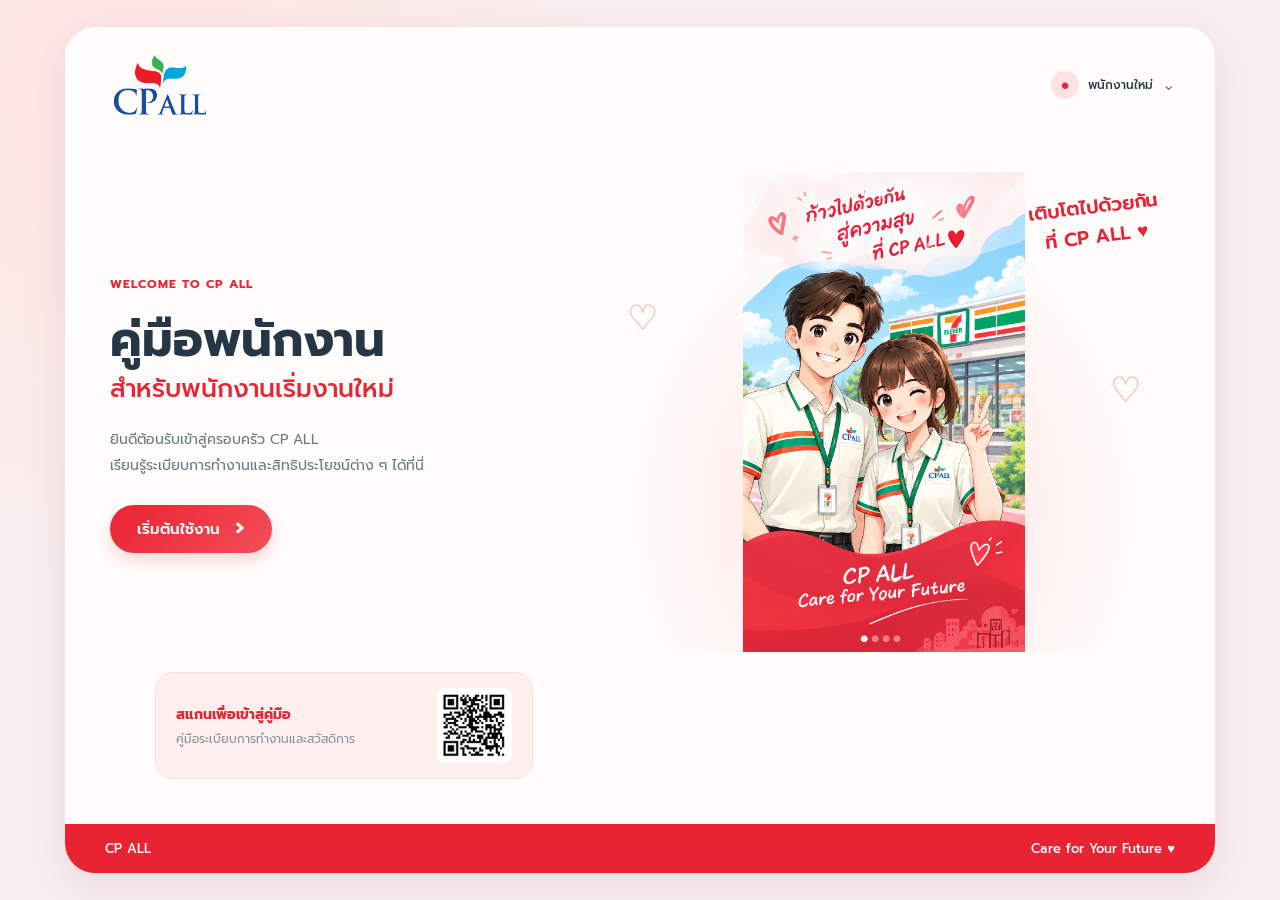
==== index.html @ 2bb4c086 "upload website" ====
<!DOCTYPE html>
<html lang="th">
<head>
  <meta charset="UTF-8">
  <meta name="viewport" content="width=device-width, initial-scale=1.0">

  <title>คู่มือพนักงานใหม่ | CP ALL</title>

  <link rel="stylesheet" href="css/style.css">

  <link rel="preconnect" href="https://fonts.googleapis.com">
  <link rel="preconnect" href="https://fonts.gstatic.com" crossorigin>
  <link href="https://fonts.googleapis.com/css2?family=Prompt:wght@300;400;500;600;700;800&display=swap" rel="stylesheet">
</head>

<body>

<main class="page">

  <section class="landing">

    <!-- Header -->
    <header class="landing-header">

      <img src="assets/logo.png" class="landing-logo" alt="CP ALL">

      <div class="employee-profile">
        <span class="profile-icon">●</span>
        <span>พนักงานใหม่</span>
        <span class="profile-arrow">⌄</span>
      </div>

    </header>

    <!-- Main Content -->
    <div class="landing-content">

      <div class="welcome-text">

        <span class="kicker">WELCOME TO CP ALL</span>

        <h1>
          คู่มือพนักงาน
          <span>สำหรับพนักงานเริ่มงานใหม่</span>
        </h1>

        <p>
          ยินดีต้อนรับเข้าสู่ครอบครัว CP ALL<br>
          เรียนรู้ระเบียบการทำงานและสิทธิประโยชน์ต่าง ๆ ได้ที่นี่
        </p>

        <a href="menu.html" class="btn red">
          เริ่มต้นใช้งาน <span>›</span>
        </a>

      </div>

      <!-- ภาพประกอบ -->
      <div class="landing-illustration">

        <div class="decor decor-one">♡</div>
        <div class="decor decor-two">♡</div>

        <div class="illustration-text">
          เติบโตไปด้วยกัน<br>
          ที่ CP ALL ♥
        </div>

        <img
          src="assets/pic1.png"
          alt="ภาพประกอบพนักงาน CP ALL"
          class="main-character"
        >

      </div>

      <!-- QR Code -->
      <div class="qr-card">

        <div class="qr-content">
          <strong>สแกนเพื่อเข้าสู่คู่มือ</strong>
          <span>คู่มือระเบียบการทำงานและสวัสดิการ</span>
        </div>

        <img src="assets/qr.png" alt="QR Code">

      </div>

    </div>

    <!-- Footer -->
    <footer class="landing-footer">
      <span>CP ALL</span>
      <span>Care for Your Future ♥</span>
    </footer>

  </section>

</main>

<script src="js/main.js"></script>

</body>
</html>
---- css/style.css ----
@import url('https://fonts.googleapis.com/css2?family=Prompt:wght@300;400;500;600;700;800&display=swap');

:root {
  --red: #e92332;
  --red-dark: #c91624;
  --pink: #ffe9e7;
  --pink-light: #fff7f6;
  --ink: #253746;
  --muted: #7d8991;
  --white: #ffffff;
}

* {
  box-sizing: border-box;
  margin: 0;
  padding: 0;
}

body {
  font-family: "Prompt", sans-serif;
  color: var(--ink);
  background: #f8eeee;
  min-height: 100vh;
}

a {
  text-decoration: none;
  color: inherit;
}

img {
  display: block;
  max-width: 100%;
}

/* =====================================================
   LANDING PAGE
===================================================== */

.page {
  min-height: 100vh;
  padding: 25px;
  display: flex;
  justify-content: center;
  align-items: center;
  background:
    radial-gradient(circle at 10% 10%, #ffe5e3, transparent 35%),
    #f9eeee;
}

.landing {
  width: min(100%, 1150px);
  min-height: 720px;
  background: #fffdfc;
  border-radius: 30px;
  overflow: hidden;
  position: relative;
  box-shadow: 0 12px 40px rgba(100, 40, 40, .10);
}

/* Landing Header */

.landing-header {
  display: flex;
  align-items: center;
  justify-content: space-between;
  padding: 25px 40px;
  position: relative;
  z-index: 5;
}

.landing-logo {
  width: 110px;
  height: 65px;
  object-fit: contain;
}

.employee-profile {
  display: flex;
  align-items: center;
  gap: 9px;
  font-size: 12px;
  font-weight: 500;
}

.profile-icon {
  width: 28px;
  height: 28px;
  border-radius: 50%;
  background: #ffe2e1;
  color: var(--red);
  display: flex;
  align-items: center;
  justify-content: center;
  font-size: 15px;
}

.profile-arrow {
  color: #777;
  font-size: 16px;
}

/* Landing Content */

.landing-content {
  position: relative;
  padding: 30px 45px 20px;
  min-height: 530px;
  display: grid;
  grid-template-columns: .9fr 1.1fr;
  align-items: center;
  gap: 20px;
}

.welcome-text {
  position: relative;
  z-index: 3;
}

.kicker {
  display: inline-block;
  color: var(--red);
  font-size: 12px;
  font-weight: 700;
  letter-spacing: 1px;
  margin-bottom: 15px;
}

.welcome-text h1 {
  font-size: clamp(30px, 4vw, 48px);
  font-weight: 700;
  line-height: 1.35;
  color: var(--ink);
}

.welcome-text h1 span {
  display: block;
  font-size: clamp(18px, 2.2vw, 25px);
  color: var(--red);
  font-weight: 500;
}

.welcome-text p {
  margin-top: 20px;
  color: #687780;
  font-size: 14px;
  line-height: 1.9;
}

.btn {
  display: inline-flex;
  align-items: center;
  justify-content: center;
  gap: 15px;
  margin-top: 25px;
  padding: 13px 27px;
  border-radius: 30px;
  font-size: 15px;
  font-weight: 600;
  transition: .3s;
}

.btn.red {
  color: white;
  background: linear-gradient(135deg, #e92332, #f34e58);
  box-shadow: 0 7px 18px rgba(230, 35, 50, .20);
}

.btn.red span {
  font-size: 25px;
  line-height: 15px;
}

.btn.red:hover {
  transform: translateY(-3px);
  box-shadow: 0 10px 22px rgba(230, 35, 50, .25);
}

/* Landing Illustration */

.landing-illustration {
  position: relative;
  height: 480px;
  display: flex;
  justify-content: center;
  align-items: flex-end;
  background:
    radial-gradient(ellipse at 50% 70%, #ffe0dd, transparent 65%);
}

.main-character {
  position: relative;
  z-index: 2;
  width: 100%;
  height: 100%;
  object-fit: contain;
  object-position: center bottom;
}

.illustration-text {
  position: absolute;
  top: 20px;
  right: 10px;
  z-index: 3;
  color: var(--red);
  font-size: 19px;
  font-weight: 600;
  line-height: 1.6;
  transform: rotate(-7deg);
  text-align: center;
}

.decor {
  position: absolute;
  color: #f5a5a5;
  font-size: 35px;
  z-index: 1;
}

.decor-one {
  left: 5%;
  top: 25%;
}

.decor-two {
  right: 5%;
  top: 40%;
}

/* QR Card */

.qr-card {
  position: relative;
  z-index: 4;
  margin: 0 45px 25px;
  padding: 15px 20px;
  display: flex;
  align-items: center;
  justify-content: space-between;
  gap: 20px;
  background: #fff0ef;
  border: 1px solid #f7dedd;
  border-radius: 18px;
}

.qr-content {
  display: flex;
  flex-direction: column;
  gap: 5px;
}

.qr-content strong {
  color: var(--red);
  font-size: 14px;
}

.qr-content span {
  color: #879099;
  font-size: 12px;
}

.qr-card img {
  width: 75px;
  height: 75px;
  object-fit: contain;
  background: white;
  padding: 5px;
  border-radius: 8px;
}

/* Landing Footer */

.landing-footer {
  display: flex;
  justify-content: space-between;
  padding: 15px 40px;
  background: #e92332;
  color: white;
  font-size: 13px;
  font-weight: 500;
}

/* Landing Responsive */

@media(max-width: 700px) {
  .page {
    padding: 12px;
    align-items: flex-start;
  }

  .landing {
    width: 100%;
    min-height: calc(100vh - 24px);
    border-radius: 24px;
  }

  .landing-header {
    padding: 15px 20px;
  }

  .landing-logo {
    width: 85px;
    height: 50px;
  }

  .employee-profile {
    font-size: 10px;
  }

  .profile-icon {
    width: 25px;
    height: 25px;
  }

  .landing-content {
    display: flex;
    flex-direction: column;
    align-items: stretch;
    padding: 15px 20px 10px;
    gap: 10px;
  }

  .welcome-text h1 {
    font-size: 31px;
  }

  .welcome-text h1 span {
    font-size: 19px;
  }

  .welcome-text p {
    font-size: 12px;
    margin-top: 12px;
  }

  .btn {
    margin-top: 17px;
    padding: 11px 23px;
    font-size: 13px;
  }

  .landing-illustration {
    height: 370px;
    margin-top: 5px;
  }

  .illustration-text {
    top: 10px;
    right: 5px;
    font-size: 16px;
  }

  .qr-card {
    margin: 5px 15px 20px;
    padding: 12px;
  }

  .qr-content strong {
    font-size: 12px;
  }

  .qr-content span {
    font-size: 10px;
  }

  .qr-card img {
    width: 65px;
    height: 65px;
  }

  .landing-footer {
    padding: 13px 20px;
    font-size: 11px;
  }
}

@media(max-width: 380px) {
  .landing-illustration {
    height: 310px;
  }

  .welcome-text h1 {
    font-size: 28px;
  }

  .welcome-text h1 span {
    font-size: 17px;
  }

  .landing-content {
    padding-left: 17px;
    padding-right: 17px;
  }
}

/* =====================================================
   MENU PAGE
===================================================== */

.menu-page {
  min-height: 100vh;
  padding: 20px;
  display: flex;
  justify-content: center;
  align-items: center;
  background:
    radial-gradient(circle at 10% 10%, #ffe4e3, transparent 35%),
    #fff3f2;
}

.menu-app {
  width: min(100%, 1150px);
  min-height: 680px;
  background: #fffdfc;
  border-radius: 28px;
  box-shadow: 0 10px 35px rgba(100,30,30,.09);
  overflow: hidden;
}

/* Menu Header */

.menu-header {
  height: 85px;
  display: flex;
  justify-content: space-between;
  align-items: center;
  padding: 15px 35px;
  background: #fff;
}

.menu-logo {
  width: 90px;
  height: 55px;
  object-fit: contain;
}

.menu-header .employee-profile {
  display: flex;
  align-items: center;
  gap: 8px;
  font-size: 12px;
  color: #354452;
}

.menu-header .profile-icon {
  width: 27px;
  height: 27px;
  border-radius: 50%;
  display: flex;
  align-items: center;
  justify-content: center;
  color: #ed2634;
  background: #ffe4e3;
}

/* Menu Layout */

.menu-layout {
  display: grid;
  grid-template-columns: 190px 1fr;
  min-height: 590px;
}

/* Sidebar */

.menu-sidebar {
  padding: 15px 12px;
  background: #fff;
  border-right: 1px solid #f1e8e6;
  display: flex;
  flex-direction: column;
  gap: 8px;
}

.sidebar-item {
  display: flex;
  align-items: center;
  gap: 12px;
  padding: 12px 13px;
  border-radius: 12px;
  font-size: 12px;
  color: #65727b;
  transition: .25s;
}

.sidebar-item span {
  font-size: 17px;
  color: #d71920;
  width: 20px;
  text-align: center;
}

.sidebar-item:hover {
  background: #fff0ef;
  color: #d71920;
}

.sidebar-item.active {
  color: white;
  background: linear-gradient(135deg,#e92332,#f34b55);
  font-weight: 600;
}

.sidebar-item.active span {
  color: white;
}

/* Menu Main */

.menu-main {
  padding: 22px 25px;
  min-width: 0;
}

/* Menu Banner */

.menu-banner {
  width: 100%;
  height: 175px;
  position: relative;
  display: flex;
  align-items: center;
  justify-content: center;
  background: linear-gradient(135deg, #fff4f3, #ffe8e6);
  border-radius: 17px;
  overflow: hidden;
  padding: 8px;
  border: 1px solid #f5e0de;
  box-shadow: 0 4px 12px rgba(100,30,30,.04);
}

.menu-banner img {
  display: block;
  width: 100%;
  height: 100%;
  object-fit: contain;
  object-position: center;
  border-radius: 12px;
}

/* Menu Title */

.menu-section-title {
  margin: 20px 0 12px;
  font-size: 17px;
  font-weight: 600;
  color: #293b49;
}

/* Menu Grid */

.menu-grid {
  display: grid;
  grid-template-columns: repeat(3,minmax(0,1fr));
  gap: 12px;
  width: 100%;
  margin: 0;
}

.menu-item {
  min-height: 135px;
  padding: 14px 10px;
  background: white;
  border: 1px solid #eee5e4;
  border-radius: 17px;
  display: flex;
  flex-direction: column;
  align-items: center;
  justify-content: center;
  gap: 8px;
  position: relative;
  box-shadow: 0 3px 10px rgba(0,0,0,.035);
  transition: .25s;
  color: #293b49;
}

.menu-item:hover {
  transform: translateY(-4px);
  border-color: #f3c7c6;
  box-shadow: 0 8px 18px rgba(215,25,32,.09);
  background: #fffafa;
}

.menu-icon {
  width: 58px;
  height: 58px;
  padding: 7px;
  object-fit: contain;
  border-radius: 50%;
  background: #fff0ef;
  filter: none;
  margin: 0;
  animation: none;
}

.menu-item .label {
  font-size: 12px;
  font-weight: 600;
  color: #334654;
  text-align: center;
  line-height: 1.5;
}

.menu-arrow {
  position: absolute;
  right: 12px;
  top: 12px;
  font-size: 20px;
  color: #e92332;
}

/* Menu Note */

.menu-note {
  margin-top: 17px;
  padding: 13px 16px;
  background: #fff0ef;
  border: 1px solid #f7dfdd;
  border-radius: 15px;
  display: flex;
  align-items: center;
  gap: 12px;
}

.note-icon {
  width: 35px;
  height: 35px;
  flex-shrink: 0;
  background: #ffe0df;
  color: #e92332;
  border-radius: 50%;
  display: flex;
  align-items: center;
  justify-content: center;
}

.menu-note strong {
  color: #293b49;
  font-size: 12px;
}

.menu-note p {
  font-size: 11px;
  color: #859098;
  margin-top: 3px;
}

/* Menu Responsive */

@media(max-width:700px) {
  .menu-page {
    padding: 10px;
    align-items: flex-start;
  }

  .menu-app {
    border-radius: 20px;
    min-height: calc(100vh - 20px);
  }

  .menu-header {
    height: 65px;
    padding: 10px 16px;
  }

  .menu-logo {
    width: 75px;
    height: 45px;
  }

  .menu-layout {
    display: flex;
    flex-direction: column;
    min-height: auto;
  }

  .menu-sidebar {
    flex-direction: row;
    overflow-x: auto;
    padding: 10px 12px;
    border-right: none;
    border-bottom: 1px solid #f1e8e6;
    gap: 7px;
    scrollbar-width: none;
  }

  .menu-sidebar::-webkit-scrollbar {
    display: none;
  }

  .sidebar-item {
    flex: 0 0 auto;
    padding: 9px 12px;
    font-size: 11px;
    white-space: nowrap;
  }

  .menu-main {
    padding: 15px;
  }

  .menu-banner {
    height: auto;
    min-height: 130px;
    aspect-ratio: 16 / 9;
    padding: 5px;
    border-radius: 14px;
  }

  .menu-banner img {
    object-fit: contain;
    border-radius: 10px;
  }

  .menu-section-title {
    font-size: 15px;
    margin: 17px 0 12px;
  }

  .menu-grid {
    grid-template-columns: repeat(2,minmax(0,1fr));
    gap: 10px;
  }

  .menu-item {
    min-height: 125px;
    padding: 12px 7px;
    border-radius: 15px;
  }

  .menu-icon {
    width: 53px;
    height: 53px;
  }

  .menu-item .label {
    font-size: 11px;
  }

  .menu-note {
    margin-top: 14px;
  }
}

@media(max-width:380px) {
  .menu-main {
    padding: 12px;
  }

  .menu-banner {
    min-height: 110px;
  }

  .menu-item {
    min-height: 115px;
  }

  .menu-icon {
    width: 48px;
    height: 48px;
  }
}

/* =====================================================
   CONTENT PAGES - WELFARE ONLY
   ทุกกฎอยู่ใต้ .content-page ไม่กระทบหน้าอื่น
===================================================== */

.page.content-page {
  display: block;
  min-height: 100vh;
  padding: 0;
  background:
    radial-gradient(circle at 0% 0%, rgba(231, 35, 50, .055), transparent 28%),
    #f7f8fa;
  color: #263746;
}

/* Header */

.content-page .header {
  width: 100%;
  min-height: 86px;
  position: sticky;
  top: 0;
  z-index: 100;
  display: flex;
  align-items: center;
  background: rgba(255, 255, 255, .96);
  border-bottom: 1px solid #edf0f2;
  box-shadow: 0 3px 16px rgba(35, 50, 65, .045);
  backdrop-filter: blur(12px);
}

.content-page .header-inner {
  width: min(1120px, calc(100% - 48px));
  margin: 0 auto;
  display: flex;
  align-items: center;
  gap: 16px;
}

.content-page .header .back {
  width: 42px;
  height: 42px;
  flex: 0 0 42px;
  display: flex;
  align-items: center;
  justify-content: center;
  border-radius: 13px;
  background: #d71920;
  color: #fff;
  font-size: 31px;
  line-height: 1;
  text-decoration: none;
  transition: .25s ease;
}

.content-page .header .back:hover {
  background: #b9141b;
  transform: translateX(-3px);
}

.content-page .header .logo {
  width: 68px;
  height: 58px;
  flex: 0 0 auto;
  object-fit: contain;
}

.content-page .header-text {
  min-width: 0;
  display: flex;
  flex-direction: column;
  justify-content: center;
}

.content-page .header-title {
  color: #263746;
  font-size: 17px;
  line-height: 1.5;
  font-weight: 700;
}

.content-page .header-sub {
  margin-top: 2px;
  color: #87919a;
  font-size: 12px;
  line-height: 1.5;
}

/* Main */

.content-page .container {
  width: min(1060px, calc(100% - 48px));
  margin: 34px auto 64px;
}

/* Section */

.content-page .welfare-section {
  position: relative;
  margin: 0 0 24px;
  padding: 28px;
  background: #fff;
  border: 1px solid #edf0f2;
  border-radius: 20px;
  box-shadow: 0 7px 24px rgba(35, 50, 65, .045);
  overflow: hidden;
  transition: box-shadow .25s ease, transform .25s ease;
}

.content-page .welfare-section:hover {
  box-shadow: 0 10px 28px rgba(35, 50, 65, .075);
}

/* Section Heading */

.content-page .welfare-heading {
  display: flex;
  align-items: center;
  gap: 12px;
  margin: 0 0 17px;
  padding: 0 0 17px;
  background: transparent;
  border: 0;
  border-bottom: 1px solid #edf0f2;
  border-radius: 0;
}

.content-page .welfare-heading .number {
  width: 36px;
  height: 36px;
  flex: 0 0 36px;
  display: flex;
  align-items: center;
  justify-content: center;
  border-radius: 12px;
  background: #fff0f1;
  color: #d71920;
  font-size: 15px;
  font-weight: 700;
}

.content-page .welfare-heading h2 {
  margin: 0;
  color: #263746;
  font-size: 19px;
  line-height: 1.5;
  font-weight: 600;
}

/* Description */

.content-page .content-title {
  margin: 0 0 18px;
  padding: 0;
  color: #77838d;
  font-size: 13px;
  line-height: 1.8;
}

.content-page .content-title p {
  margin: 0;
}

/* Content Grid */

.content-page .content-layout {
  display: grid;
  grid-template-columns: repeat(2, minmax(0, 1fr));
  gap: 14px;
  align-items: stretch;
}

/* Information Cards */

.content-page .card {
  min-width: 0;
  padding: 19px 20px;
  background: #fbfcfd;
  border: 1px solid #edf0f2;
  border-radius: 15px;
  box-shadow: none;
  transition: background .2s ease, border-color .2s ease;
}

.content-page .card:hover {
  background: #fffafa;
  border-color: #f2d7d9;
}

.content-page .card h2 {
  margin: 0 0 10px;
  color: #c91d28;
  font-size: 15px;
  line-height: 1.6;
  font-weight: 600;
}

.content-page .card p,
.content-page .card li {
  color: #596873;
  font-size: 13px;
  line-height: 1.9;
}

.content-page .card p {
  margin: 0;
}

.content-page .card ul {
  margin: 0;
  padding-left: 20px;
}

.content-page .card li {
  padding-left: 2px;
}

.content-page .card li::marker {
  color: #d71920;
}

/* Full Width Items */

.content-page .card.full,
.content-page .image-box.full,
.content-page .note.full {
  grid-column: 1 / -1;
}

/* Images */

.content-page .image-box {
  min-width: 0;
  min-height: 170px;
  height: auto;
  padding: 14px;
  display: flex;
  align-items: center;
  justify-content: center;
  background: #fff;
  border: 1px solid #edf0f2;
  border-radius: 16px;
  box-shadow: none;
  overflow: hidden;
}

.content-page .image-box img {
  display: block;
  width: 100%;
  height: auto;
  max-width: 100%;
  max-height: 440px;
  object-fit: contain;
  object-position: center;
  border-radius: 9px;
  transition: transform .3s ease;
}

.content-page .image-box:hover img {
  transform: scale(1.015);
}

.content-page .image-box.half {
  grid-column: span 1;
  width: 100%;
  min-width: 0;
  min-height: 170px;
  height: auto;
  padding: 12px;
}

/* Note */

.content-page .note {
  padding: 16px 18px;
  color: #687780;
  background: #fff8f3;
  border: 1px solid #f3e5d9;
  border-radius: 13px;
  font-size: 12px;
  line-height: 1.9;
}

.content-page .note strong {
  display: block;
  margin-bottom: 3px;
  color: #bd6b35;
  font-size: 13px;
}

/* Animation */

.content-page .fade-up {
  animation: welfareFadeUp .55s ease both;
}

@keyframes welfareFadeUp {
  from {
    opacity: 0;
    transform: translateY(12px);
  }
  to {
    opacity: 1;
    transform: translateY(0);
  }
}

/* Welfare Tablet */

@media (max-width: 900px) {
  .content-page .container {
    width: calc(100% - 36px);
  }

  .content-page .welfare-section {
    padding: 23px;
  }

  .content-page .image-box img {
    max-height: 360px;
  }
}

/* Welfare Mobile */

@media (max-width: 600px) {
  .content-page .header {
    min-height: 70px;
  }

  .content-page .header-inner {
    width: calc(100% - 24px);
    gap: 10px;
  }

  .content-page .header .back {
    width: 36px;
    height: 36px;
    flex-basis: 36px;
    border-radius: 11px;
    font-size: 27px;
  }

  .content-page .header .logo {
    width: 51px;
    height: 46px;
  }

  .content-page .header-title {
    font-size: 12px;
    line-height: 1.5;
  }

  .content-page .header-sub {
    font-size: 10px;
  }

  .content-page .container {
    width: calc(100% - 22px);
    margin: 17px auto 35px;
  }

  .content-page .welfare-section {
    margin-bottom: 15px;
    padding: 16px;
    border-radius: 16px;
  }

  .content-page .welfare-heading {
    gap: 10px;
    margin-bottom: 13px;
    padding-bottom: 13px;
  }

  .content-page .welfare-heading .number {
    width: 31px;
    height: 31px;
    flex-basis: 31px;
    border-radius: 10px;
    font-size: 13px;
  }

  .content-page .welfare-heading h2 {
    font-size: 15px;
  }

  .content-page .content-title {
    margin-bottom: 13px;
    font-size: 11px;
  }

  .content-page .content-layout {
    grid-template-columns: minmax(0, 1fr);
    gap: 10px;
  }

  .content-page .card {
    padding: 15px;
    border-radius: 12px;
  }

  .content-page .card h2 {
    font-size: 13px;
  }

  .content-page .card p,
  .content-page .card li {
    font-size: 11px;
    line-height: 1.85;
  }

  .content-page .card.full,
  .content-page .image-box.full,
  .content-page .note.full,
  .content-page .image-box.half {
    grid-column: 1;
  }

  .content-page .image-box,
  .content-page .image-box.half {
    min-height: 110px;
    padding: 9px;
    border-radius: 12px;
  }

  .content-page .image-box img {
    max-height: 300px;
  }

  .content-page .note {
    padding: 13px 14px;
    font-size: 11px;
  }
}

/* Reduced Motion */

@media (prefers-reduced-motion: reduce) {
  .content-page .fade-up {
    animation: none;
  }

  .content-page .welfare-section,
  .content-page .card,
  .content-page .image-box img {
    transition: none;
  }
}

/* =====================================================
   WELFARE IMAGE LAYOUT
   จัดรูปสลับซ้าย-ขวา ไม่ให้ใหญ่เกินไป
   ใช้เฉพาะหน้า welfare
===================================================== */

/* ปรับ Grid ให้จัดวางเป็น 2 คอลัมน์ */
.content-page .content-layout {
  display: grid;
  grid-template-columns: repeat(2, minmax(0, 1fr));
  gap: 14px;
  align-items: stretch;
}

/* รูปภาพทั่วไป */
.content-page .image-box {
  width: 100%;
  height: 220px;
  min-height: 0;
  padding: 10px;
  display: flex;
  align-items: center;
  justify-content: center;
  background: #fff;
  border: 1px solid #edf0f2;
  border-radius: 14px;
  overflow: hidden;
  box-shadow: 0 3px 12px rgba(35, 50, 65, .04);
}

/* รูปด้านใน */
.content-page .image-box img {
  width: 100%;
  height: 100%;
  max-height: 100%;
  object-fit: contain;
  object-position: center;
  border-radius: 8px;
}

/* รูปเต็มแถวให้มีขนาดพอดี ไม่กินพื้นที่ */
.content-page .image-box.full {
  grid-column: 1 / -1;
  width: min(100%, 680px);
  height: 230px;
  justify-self: center;
}

/* รูปครึ่งแถว */
.content-page .image-box.half {
  grid-column: span 1;
  width: 100%;
  height: 200px;
  min-height: 0;
}

/* กล่องข้อมูลเต็มแถว */
.content-page .card.full,
.content-page .note.full {
  grid-column: 1 / -1;
}

/* รูปและการ์ดเรียงสลับซ้ายขวาในแต่ละหัวข้อ
   ใช้กับรูปที่มี class half */
.content-page .image-box.half:nth-of-type(odd) {
  grid-column: 1;
}

.content-page .image-box.half:nth-of-type(even) {
  grid-column: 2;
}

/* Tablet */
@media (max-width: 800px) {
  .content-page .image-box {
    height: 190px;
  }

  .content-page .image-box.full {
    height: 210px;
  }

  .content-page .image-box.half {
    height: 180px;
  }
}

/* Mobile: รูปไม่ใหญ่และไม่เบียดข้อความ */
@media (max-width: 600px) {
  .content-page .content-layout {
    grid-template-columns: repeat(2, minmax(0, 1fr));
    gap: 9px;
  }

  .content-page .image-box,
  .content-page .image-box.half {
    grid-column: span 1;
    height: 145px;
    padding: 7px;
    border-radius: 11px;
  }

  .content-page .image-box.full {
    grid-column: 1 / -1;
    width: 100%;
    height: 175px;
  }

  .content-page .card {
    grid-column: 1 / -1;
  }

  .content-page .card.full,
  .content-page .note.full {
    grid-column: 1 / -1;
  }
}

/* จอเล็กมาก */
@media (max-width: 380px) {
  .content-page .image-box,
  .content-page .image-box.half {
    height: 125px;
  }

  .content-page .image-box.full {
    height: 155px;
  }
}
.logo-link {
  display: inline-flex;
  align-items: center;
  flex-shrink: 0;
  text-decoration: none;
  cursor: pointer;
}

.logo-link img {
  display: block;
}
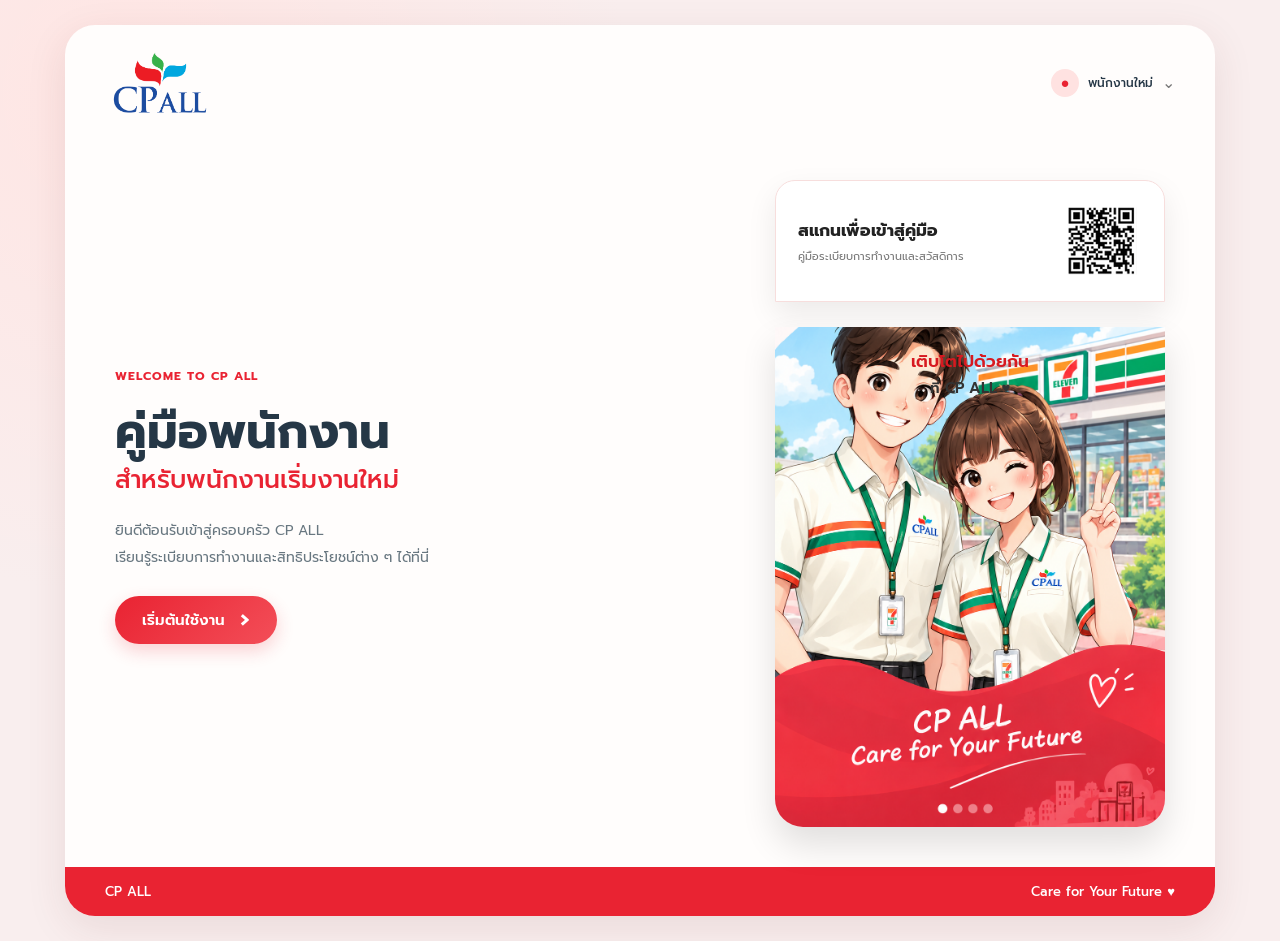
==== commit 43bd126b: "upload website" ====
--- a/index.html
+++ b/index.html
@@ -1,4 +1,3 @@
-
 <!DOCTYPE html>
 <html lang="th">
 <head>
@@ -23,7 +22,11 @@
     <!-- Header -->
     <header class="landing-header">
 
-      <img src="assets/logo.png" class="landing-logo" alt="CP ALL">
+      <img
+        src="assets/logo.png"
+        class="landing-logo"
+        alt="CP ALL"
+      >
 
       <div class="employee-profile">
         <span class="profile-icon">●</span>
@@ -33,12 +36,16 @@
 
     </header>
 
+
     <!-- Main Content -->
     <div class="landing-content">
 
+      <!-- ข้อความ -->
       <div class="welcome-text">
 
-        <span class="kicker">WELCOME TO CP ALL</span>
+        <span class="kicker">
+          WELCOME TO CP ALL
+        </span>
 
         <h1>
           คู่มือพนักงาน
@@ -56,38 +63,51 @@
 
       </div>
 
-      <!-- ภาพประกอบ -->
-      <div class="landing-illustration">
 
-        <div class="decor decor-one">♡</div>
-        <div class="decor decor-two">♡</div>
+      <!-- ด้านขวา -->
+      <div class="landing-right">
 
-        <div class="illustration-text">
-          เติบโตไปด้วยกัน<br>
-          ที่ CP ALL ♥
+        <!-- QR Code -->
+        <div class="qr-card">
+
+          <div class="qr-content">
+            <strong>
+              สแกนเพื่อเข้าสู่คู่มือ
+            </strong>
+
+            <span>
+              คู่มือระเบียบการทำงานและสวัสดิการ
+            </span>
+          </div>
+
+          <img
+            src="assets/qr.png"
+            alt="QR Code"
+          >
+
         </div>
 
-        <img
-          src="assets/pic1.png"
-          alt="ภาพประกอบพนักงาน CP ALL"
-          class="main-character"
-        >
 
-      </div>
+        <!-- รูปพนักงาน อยู่ล่าง QR -->
+        <div class="pic1-frame">
 
-      <!-- QR Code -->
-      <div class="qr-card">
+          <img
+            src="assets/pic1.png"
+            alt="ภาพประกอบพนักงาน CP ALL"
+            class="main-character"
+          >
 
-        <div class="qr-content">
-          <strong>สแกนเพื่อเข้าสู่คู่มือ</strong>
-          <span>คู่มือระเบียบการทำงานและสวัสดิการ</span>
+          <div class="pic1-text">
+            เติบโตไปด้วยกัน<br>
+            <span>ที่ CP ALL ♥</span>
+          </div>
+
         </div>
-
-        <img src="assets/qr.png" alt="QR Code">
 
       </div>
 
     </div>
+
 
     <!-- Footer -->
     <footer class="landing-footer">
--- a/css/style.css
+++ b/css/style.css
@@ -1350,4 +1350,267 @@
 
 .logo-link img {
   display: block;
+}
+/* ให้ภาพ pic1 เต็มกรอบ */
+.landing-illustration {
+  overflow: hidden;
+}
+
+.landing-illustration .main-character {
+  display: block;
+  width: 100%;
+  height: 100%;
+object-fit: cover;
+  object-position: center bottom;
+}
+
+/* ให้ภาพตัวละครเต็มกรอบสีแดง */
+.landing-illustration {
+  position: relative;
+  overflow: hidden;
+}
+
+.landing-illustration .main-character {
+  position: absolute;
+  bottom: 0;
+  left: 50%;
+  width: 100%;
+  height: 100%;
+  transform: translateX(-50%);
+  object-fit: contain;
+  object-position: center bottom;
+  display: block;
+}
+/* =========================
+   LANDING RIGHT
+========================= */
+
+.landing-right {
+  width: 390px;
+  display: flex;
+  flex-direction: column;
+  align-items: center;
+  gap: 0;
+}
+
+
+/* =========================
+   QR CARD
+========================= */
+
+.qr-card {
+  width: 100%;
+  box-sizing: border-box;
+
+  display: flex;
+  align-items: center;
+  justify-content: space-between;
+
+  padding: 20px 22px;
+
+  background: #ffffff;
+
+  border-radius: 20px 20px 0 0;
+
+  box-shadow:
+    0 12px 30px rgba(0, 0, 0, 0.08);
+
+  position: relative;
+  z-index: 2;
+}
+
+.qr-content {
+  display: flex;
+  flex-direction: column;
+  gap: 5px;
+}
+
+.qr-content strong {
+  font-size: 17px;
+  font-weight: 700;
+  color: #222;
+}
+
+.qr-content span {
+  font-size: 11px;
+  color: #777;
+}
+
+.qr-card img {
+  width: 80px;
+  height: 80px;
+
+  object-fit: contain;
+
+  border-radius: 8px;
+}
+
+
+/* =========================
+   PIC1 FRAME
+========================= */
+
+.pic1-frame {
+  width: 100%;
+
+  position: relative;
+
+  overflow: hidden;
+
+  background: #fcebed;
+
+  border-radius: 0 0 28px 28px;
+
+  box-shadow:
+    0 18px 35px rgba(0, 0, 0, 0.12);
+
+  margin-top: 0;
+}
+
+
+/* รูปพนักงาน */
+
+.pic1-frame .main-character {
+  display: block;
+
+  width: 100%;
+  height: auto;
+
+  max-height: 500px;
+
+  object-fit: cover;
+
+  object-position: center bottom;
+}
+
+
+/* ข้อความบนรูป */
+
+.pic1-text {
+  position: absolute;
+
+  top: 22px;
+  left: 0;
+  right: 0;
+
+  text-align: center;
+
+  font-family: "Prompt", sans-serif;
+
+  font-size: 17px;
+  font-weight: 600;
+
+  line-height: 1.5;
+
+  color: #d71920;
+
+  z-index: 2;
+}
+
+.pic1-text span {
+  font-size: 15px;
+  color: #333;
+}
+
+
+/* =========================
+   DESKTOP
+========================= */
+
+@media (min-width: 901px) {
+
+  .landing-content {
+    display: grid;
+
+    grid-template-columns:
+      minmax(0, 1fr)
+      390px;
+
+    align-items: center;
+
+    gap: 70px;
+
+    max-width: 1200px;
+
+    margin: 0 auto;
+
+    padding: 40px 50px;
+  }
+
+}
+
+
+/* =========================
+   MOBILE
+========================= */
+
+@media (max-width: 900px) {
+
+  .landing-content {
+    display: flex;
+    flex-direction: column;
+
+    align-items: center;
+
+    gap: 30px;
+
+    padding: 25px 20px;
+  }
+
+  .welcome-text {
+    width: 100%;
+    text-align: center;
+  }
+
+  .landing-right {
+    width: min(100%, 390px);
+  }
+
+  .qr-card {
+    padding: 16px;
+  }
+
+  .qr-content strong {
+    font-size: 15px;
+  }
+
+  .qr-content span {
+    font-size: 10px;
+  }
+
+  .qr-card img {
+    width: 70px;
+    height: 70px;
+  }
+
+  .pic1-frame {
+    border-radius: 0 0 24px 24px;
+  }
+
+}
+
+
+/* =========================
+   SMALL MOBILE
+========================= */
+
+@media (max-width: 480px) {
+
+  .landing-content {
+    padding: 20px 15px;
+  }
+
+  .landing-right {
+    width: 100%;
+  }
+
+  .pic1-frame .main-character {
+    max-height: 430px;
+  }
+
+  .pic1-text {
+    top: 15px;
+    font-size: 14px;
+  }
+
 }
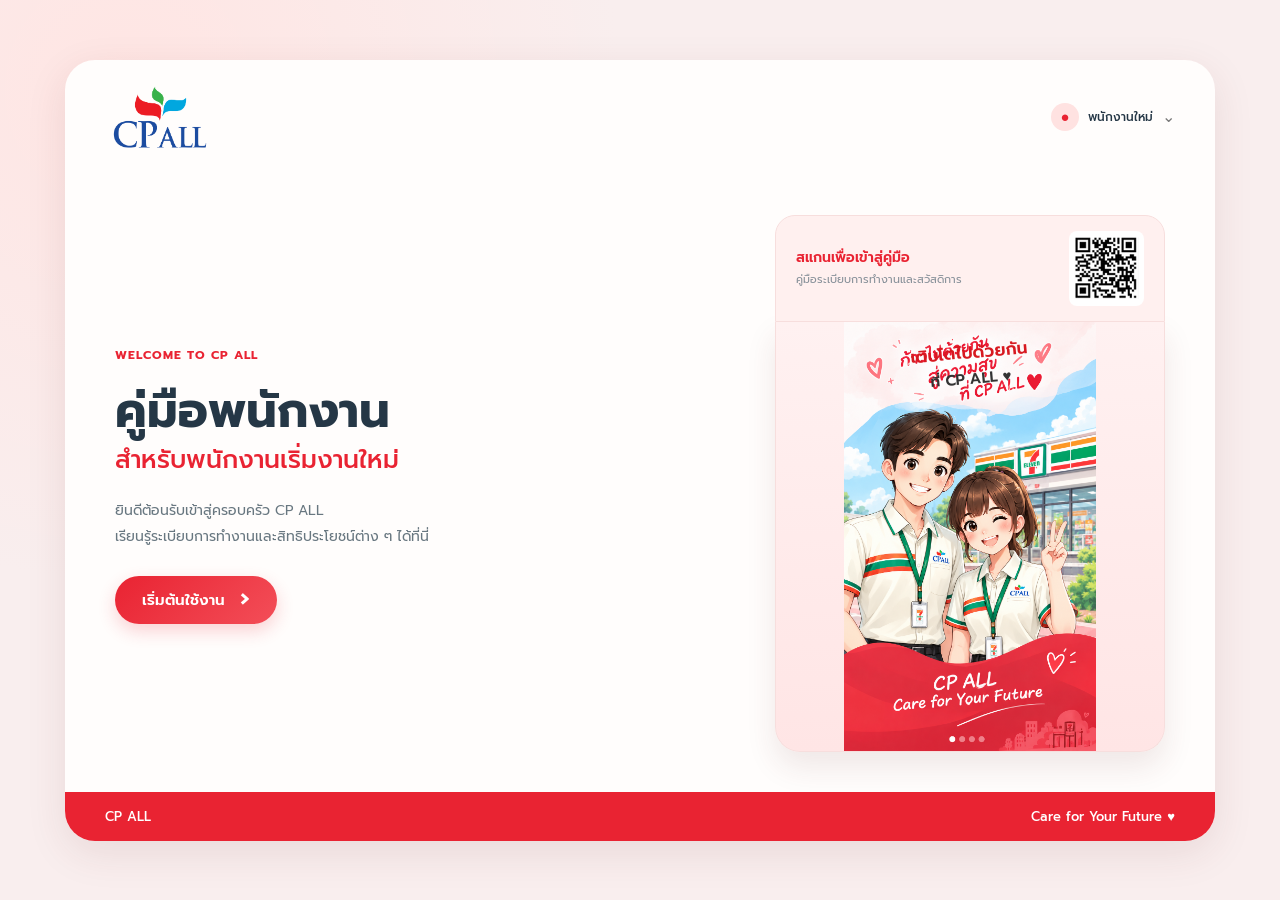
==== commit 30ecb9cf: "upload website" ====
--- a/index.html
+++ b/index.html
@@ -6,11 +6,17 @@
 
   <title>คู่มือพนักงานใหม่ | CP ALL</title>
 
+  <!-- CSS หลัก -->
   <link rel="stylesheet" href="css/style.css">
 
+  <!-- Google Font -->
   <link rel="preconnect" href="https://fonts.googleapis.com">
   <link rel="preconnect" href="https://fonts.gstatic.com" crossorigin>
-  <link href="https://fonts.googleapis.com/css2?family=Prompt:wght@300;400;500;600;700;800&display=swap" rel="stylesheet">
+
+  <link
+    href="https://fonts.googleapis.com/css2?family=Prompt:wght@300;400;500;600;700;800&display=swap"
+    rel="stylesheet"
+  >
 </head>
 
 <body>
@@ -19,58 +25,117 @@
 
   <section class="landing">
 
-    <!-- Header -->
+    <!-- =====================================================
+         HEADER
+    ====================================================== -->
+
     <header class="landing-header">
 
-      <img
-        src="assets/logo.png"
-        class="landing-logo"
-        alt="CP ALL"
-      >
-
+      <!-- Logo -->
+      <a href="index.html" class="logo-link">
+
+        <img
+          src="assets/logo.png"
+          class="landing-logo"
+          alt="CP ALL"
+        >
+
+      </a>
+
+
+      <!-- Profile -->
       <div class="employee-profile">
-        <span class="profile-icon">●</span>
-        <span>พนักงานใหม่</span>
-        <span class="profile-arrow">⌄</span>
+
+        <span class="profile-icon">
+          ●
+        </span>
+
+        <span>
+          พนักงานใหม่
+        </span>
+
+        <span class="profile-arrow">
+          ⌄
+        </span>
+
       </div>
 
     </header>
 
 
-    <!-- Main Content -->
+    <!-- =====================================================
+         MAIN CONTENT
+    ====================================================== -->
+
     <div class="landing-content">
 
-      <!-- ข้อความ -->
+
+      <!-- ===================================================
+           LEFT : WELCOME TEXT
+      ==================================================== -->
+
       <div class="welcome-text">
 
         <span class="kicker">
           WELCOME TO CP ALL
         </span>
 
+
         <h1>
+
           คู่มือพนักงาน
-          <span>สำหรับพนักงานเริ่มงานใหม่</span>
+
+          <span>
+            สำหรับพนักงานเริ่มงานใหม่
+          </span>
+
         </h1>
 
+
         <p>
+
           ยินดีต้อนรับเข้าสู่ครอบครัว CP ALL<br>
-          เรียนรู้ระเบียบการทำงานและสิทธิประโยชน์ต่าง ๆ ได้ที่นี่
+
+          เรียนรู้ระเบียบการทำงานและสิทธิประโยชน์ต่าง ๆ
+          ได้ที่นี่
+
         </p>
 
-        <a href="menu.html" class="btn red">
-          เริ่มต้นใช้งาน <span>›</span>
+
+        <!-- Start Button -->
+        <a
+          href="menu.html"
+          class="btn red"
+        >
+
+          เริ่มต้นใช้งาน
+
+          <span>
+            ›
+          </span>
+
         </a>
 
       </div>
 
 
-      <!-- ด้านขวา -->
+      <!-- ===================================================
+           RIGHT : QR + PIC1
+      ==================================================== -->
+
       <div class="landing-right">
 
-        <!-- QR Code -->
+
+        <!-- =================================================
+             QR CARD
+        ================================================== -->
+
         <div class="qr-card">
 
+
+          <!-- QR Text -->
           <div class="qr-content">
+
             <strong>
               สแกนเพื่อเข้าสู่คู่มือ
             </strong>
@@ -78,8 +143,11 @@
             <span>
               คู่มือระเบียบการทำงานและสวัสดิการ
             </span>
+
           </div>
 
+
+          <!-- QR Image -->
           <img
             src="assets/qr.png"
             alt="QR Code"
@@ -88,37 +156,66 @@
         </div>
 
 
-        <!-- รูปพนักงาน อยู่ล่าง QR -->
+        <!-- =================================================
+             PIC1 FRAME
+        ================================================== -->
+
         <div class="pic1-frame">
 
+
+          <!-- Main Character -->
           <img
             src="assets/pic1.png"
             alt="ภาพประกอบพนักงาน CP ALL"
             class="main-character"
           >
 
+
+          <!-- Text on Image -->
           <div class="pic1-text">
-            เติบโตไปด้วยกัน<br>
-            <span>ที่ CP ALL ♥</span>
+
+            เติบโตไปด้วยกัน
+
+            <br>
+
+            <span>
+              ที่ CP ALL ♥
+            </span>
+
           </div>
 
+
         </div>
 
+
       </div>
 
     </div>
 
 
-    <!-- Footer -->
+    <!-- =====================================================
+         FOOTER
+    ====================================================== -->
+
     <footer class="landing-footer">
-      <span>CP ALL</span>
-      <span>Care for Your Future ♥</span>
+
+      <span>
+        CP ALL
+      </span>
+
+      <span>
+        Care for Your Future ♥
+      </span>
+
     </footer>
 
+
   </section>
 
 </main>
 
+
+<!-- JavaScript -->
 <script src="js/main.js"></script>
 
 </body>
--- a/css/style.css
+++ b/css/style.css
@@ -179,15 +179,6 @@
 
 /* Landing Illustration */
 
-.landing-illustration {
-  position: relative;
-  height: 480px;
-  display: flex;
-  justify-content: center;
-  align-items: flex-end;
-  background:
-    radial-gradient(ellipse at 50% 70%, #ffe0dd, transparent 65%);
-}
 
 .main-character {
   position: relative;
@@ -340,10 +331,7 @@
     font-size: 13px;
   }
 
-  .landing-illustration {
-    height: 370px;
-    margin-top: 5px;
-  }
+
 
   .illustration-text {
     top: 10px;
@@ -1352,9 +1340,7 @@
   display: block;
 }
 /* ให้ภาพ pic1 เต็มกรอบ */
-.landing-illustration {
-  overflow: hidden;
-}
+
 
 .landing-illustration .main-character {
   display: block;
@@ -1364,11 +1350,7 @@
   object-position: center bottom;
 }
 
-/* ให้ภาพตัวละครเต็มกรอบสีแดง */
-.landing-illustration {
-  position: relative;
-  overflow: hidden;
-}
+
 
 .landing-illustration .main-character {
   position: absolute;
@@ -1381,18 +1363,361 @@
   object-position: center bottom;
   display: block;
 }
-/* =========================
-   LANDING RIGHT
-========================= */
+/* =====================================================
+   LANDING RIGHT - QR + PIC1
+===================================================== */
 
 .landing-right {
-  width: 390px;
+  width: 100%;
+  max-width: 390px;
+
   display: flex;
   flex-direction: column;
-  align-items: center;
+
+  align-items: stretch;
+
   gap: 0;
-}
-
+
+  margin: 0 auto;
+}
+
+
+/* =====================================================
+   QR CARD
+===================================================== */
+
+.landing-right .qr-card {
+  width: 100%;
+
+  margin: 0;
+
+  padding: 15px 20px;
+
+  display: flex;
+  align-items: center;
+  justify-content: space-between;
+
+  gap: 15px;
+
+  background: #fff0ef;
+
+  border: 1px solid #f7dedd;
+
+  /* ด้านบนโค้ง ด้านล่างตรง */
+  border-radius: 20px 20px 0 0;
+
+  box-shadow: none;
+
+  position: relative;
+  z-index: 2;
+}
+
+
+/* QR ข้อความ */
+
+.landing-right .qr-content {
+  display: flex;
+  flex-direction: column;
+  gap: 4px;
+
+  min-width: 0;
+}
+
+
+.landing-right .qr-content strong {
+  color: var(--red);
+
+  font-size: 14px;
+
+  font-weight: 600;
+
+  white-space: nowrap;
+}
+
+
+.landing-right .qr-content span {
+  color: #879099;
+
+  font-size: 11px;
+
+  line-height: 1.5;
+}
+
+
+/* QR รูป */
+
+.landing-right .qr-card img {
+  width: 75px;
+  height: 75px;
+
+  flex: 0 0 75px;
+
+  object-fit: contain;
+
+  background: #fff;
+
+  padding: 5px;
+
+  border-radius: 8px;
+}
+
+
+/* =====================================================
+   PIC1 FRAME
+===================================================== */
+
+.landing-right .pic1-frame {
+  width: 100%;
+
+  height: 430px;
+
+  position: relative;
+
+  overflow: hidden;
+
+  /* สีพื้นหลังของรูป */
+  background:
+    linear-gradient(
+      180deg,
+      #fff1f1 0%,
+      #ffe5e5 100%
+    );
+
+  /*
+    สำคัญ:
+    ไม่มี margin-top
+    ไม่มีช่องว่างระหว่าง QR กับรูป
+  */
+
+  margin: 0;
+
+  /*
+    เฉพาะด้านล่างให้โค้ง
+    ด้านบนต้องตรงเพื่อให้ติดกับ QR
+  */
+  border-radius: 0 0 25px 25px;
+
+  border-left: 1px solid #f7dedd;
+  border-right: 1px solid #f7dedd;
+  border-bottom: 1px solid #f7dedd;
+
+  box-shadow:
+    0 15px 30px rgba(100, 40, 40, .10);
+
+  z-index: 1;
+}
+
+
+/* =====================================================
+   PIC1 IMAGE
+===================================================== */
+
+.landing-right .pic1-frame .main-character {
+  position: absolute;
+
+  left: 50%;
+  bottom: 0;
+
+  width: 100%;
+  height: 100%;
+
+  transform: translateX(-50%);
+
+  display: block;
+
+  object-fit: contain;
+
+  object-position: center bottom;
+
+  max-width: none;
+
+  z-index: 1;
+}
+
+
+/* =====================================================
+   TEXT ON PIC1
+===================================================== */
+
+.landing-right .pic1-text {
+  position: absolute;
+
+  top: 18px;
+  left: 0;
+  right: 0;
+
+  text-align: center;
+
+  font-family: "Prompt", sans-serif;
+
+  color: #d71920;
+
+  font-size: 17px;
+
+  font-weight: 600;
+
+  line-height: 1.5;
+
+  z-index: 3;
+
+  transform: rotate(-5deg);
+
+  pointer-events: none;
+}
+
+
+.landing-right .pic1-text span {
+  color: #333;
+
+  font-size: 15px;
+}
+
+
+/* =====================================================
+   DESKTOP
+===================================================== */
+
+@media (min-width: 901px) {
+
+  .landing-content {
+    display: grid;
+
+    grid-template-columns:
+      minmax(0, 1fr)
+      390px;
+
+    align-items: center;
+
+    gap: 70px;
+
+    padding: 30px 45px 20px;
+  }
+
+}
+
+
+/* =====================================================
+   TABLET / MOBILE
+===================================================== */
+
+@media (max-width: 900px) {
+
+  .landing-content {
+    display: flex;
+
+    flex-direction: column;
+
+    align-items: stretch;
+
+    gap: 25px;
+
+    padding: 20px;
+  }
+
+  .welcome-text {
+    width: 100%;
+
+    text-align: center;
+  }
+
+  .landing-right {
+    width: 100%;
+    max-width: 390px;
+
+    margin: 0 auto;
+  }
+
+  .landing-right .qr-card {
+    margin: 0;
+
+    padding: 13px 15px;
+  }
+
+  .landing-right .qr-card img {
+    width: 65px;
+    height: 65px;
+
+    flex-basis: 65px;
+  }
+
+  .landing-right .pic1-frame {
+    height: 390px;
+  }
+
+}
+
+
+/* =====================================================
+   MOBILE
+===================================================== */
+
+@media (max-width: 700px) {
+
+  .landing-content {
+    gap: 20px;
+
+    padding: 15px 20px 10px;
+  }
+
+  .landing-right {
+    width: 100%;
+    max-width: 390px;
+  }
+
+  .landing-right .qr-card {
+    padding: 12px;
+  }
+
+  .landing-right .qr-content strong {
+    font-size: 12px;
+  }
+
+  .landing-right .qr-content span {
+    font-size: 10px;
+  }
+
+  .landing-right .qr-card img {
+    width: 65px;
+    height: 65px;
+
+    flex-basis: 65px;
+  }
+
+  .landing-right .pic1-frame {
+    height: 350px;
+
+    border-radius: 0 0 20px 20px;
+  }
+
+  .landing-right .pic1-text {
+    top: 12px;
+
+    font-size: 14px;
+  }
+
+  .landing-right .pic1-text span {
+    font-size: 12px;
+  }
+
+}
+
+
+/* =====================================================
+   SMALL MOBILE
+===================================================== */
+
+@media (max-width: 380px) {
+
+  .landing-content {
+    padding-left: 17px;
+    padding-right: 17px;
+  }
+
+  .landing-right .pic1-frame {
+    height: 310px;
+  }
+
+}
 
 /* =========================
    QR CARD
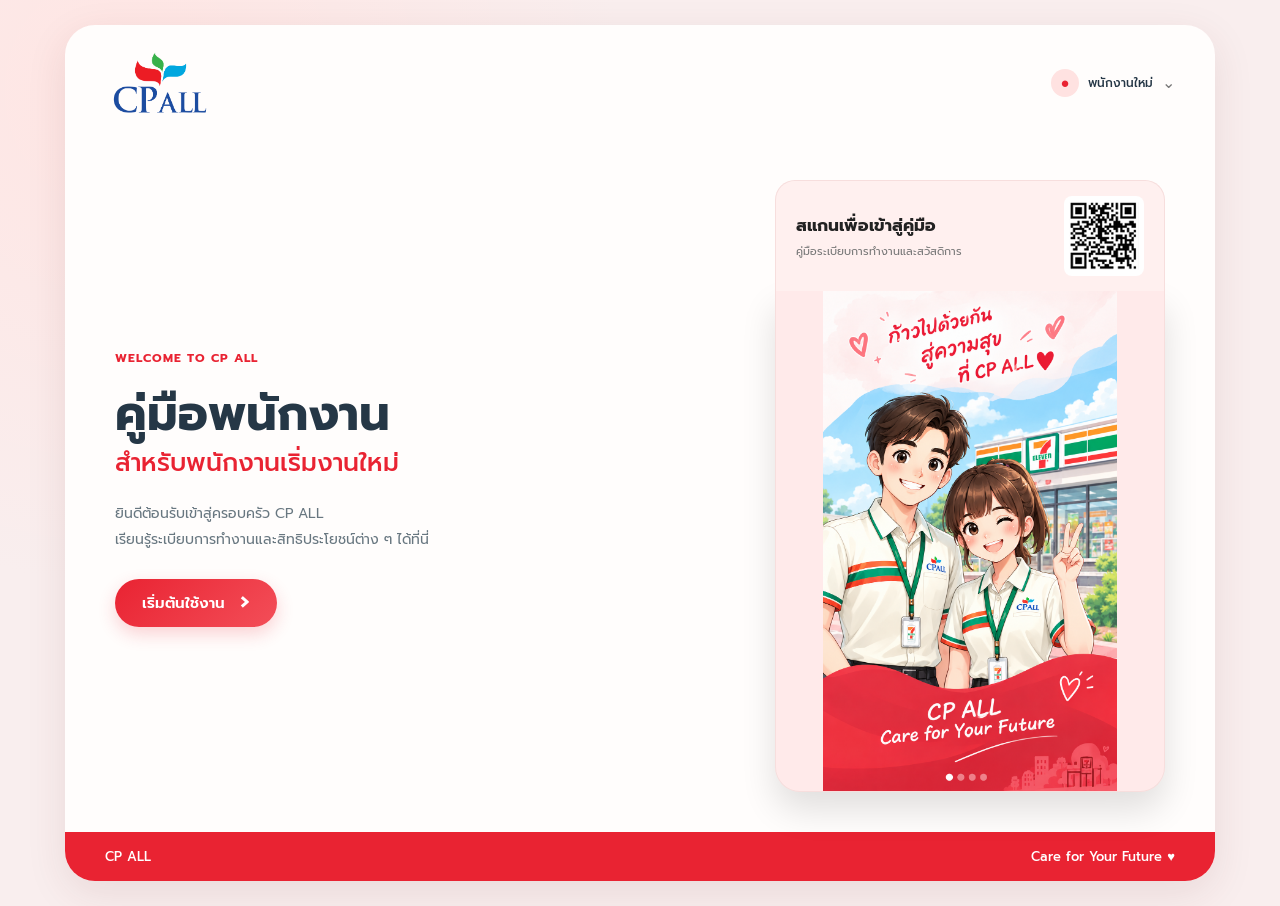
==== commit ad8433b9: "upload website" ====
--- a/index.html
+++ b/index.html
@@ -169,22 +169,6 @@
             alt="ภาพประกอบพนักงาน CP ALL"
             class="main-character"
           >
-
-
-          <!-- Text on Image -->
-          <div class="pic1-text">
-
-            เติบโตไปด้วยกัน
-
-            <br>
-
-            <span>
-              ที่ CP ALL ♥
-            </span>
-
-          </div>
-
-
         </div>
 
 
--- a/css/style.css
+++ b/css/style.css
@@ -1367,28 +1367,71 @@
    LANDING RIGHT - QR + PIC1
 ===================================================== */
 
+
+/* =====================================================
+   DESKTOP
+===================================================== */
+
+@media (min-width: 901px) {
+
+  .landing-content {
+    display: grid;
+
+    grid-template-columns:
+      minmax(0, 1fr)
+      390px;
+
+    align-items: center;
+
+    gap: 70px;
+
+    padding: 30px 45px 20px;
+  }
+
+}
+
+
+/* =====================================================
+   TABLET / MOBILE
+===================================================== */
+
+@media (max-width: 900px) {
+
+  .landing-content {
+    display: flex;
+
+    flex-direction: column;
+
+    align-items: stretch;
+
+    gap: 25px;
+
+    padding: 20px;
+  }
+
+  .welcome-text {
+    width: 100%;
+
+    text-align: center;
+  }
+
+
+
+
+}
 .landing-right {
   width: 100%;
   max-width: 390px;
-
   display: flex;
   flex-direction: column;
-
-  align-items: stretch;
-
   gap: 0;
-
   margin: 0 auto;
 }
 
 
-/* =====================================================
-   QR CARD
-===================================================== */
-
+/* QR */
 .landing-right .qr-card {
   width: 100%;
-
   margin: 0;
 
   padding: 15px 20px;
@@ -1397,328 +1440,73 @@
   align-items: center;
   justify-content: space-between;
 
-  gap: 15px;
-
   background: #fff0ef;
 
   border: 1px solid #f7dedd;
-
-  /* ด้านบนโค้ง ด้านล่างตรง */
+  border-bottom: 0;
+
   border-radius: 20px 20px 0 0;
 
   box-shadow: none;
+}
+
+
+/* รูปด้านล่าง QR */
+.landing-right .pic1-frame {
+  width: 100%;
+  margin: 0;
+  padding: 0;
 
   position: relative;
-  z-index: 2;
-}
-
-
-/* QR ข้อความ */
-
-.landing-right .qr-content {
-  display: flex;
-  flex-direction: column;
-  gap: 4px;
-
-  min-width: 0;
-}
-
-
-.landing-right .qr-content strong {
-  color: var(--red);
-
-  font-size: 14px;
-
-  font-weight: 600;
-
-  white-space: nowrap;
-}
-
-
-.landing-right .qr-content span {
-  color: #879099;
-
-  font-size: 11px;
-
-  line-height: 1.5;
-}
-
-
-/* QR รูป */
-
-.landing-right .qr-card img {
-  width: 75px;
-  height: 75px;
-
-  flex: 0 0 75px;
-
-  object-fit: contain;
-
-  background: #fff;
-
-  padding: 5px;
-
-  border-radius: 8px;
-}
-
-
-/* =====================================================
-   PIC1 FRAME
-===================================================== */
-
-.landing-right .pic1-frame {
-  width: 100%;
-
-  height: 430px;
-
-  position: relative;
 
   overflow: hidden;
 
-  /* สีพื้นหลังของรูป */
-  background:
-    linear-gradient(
-      180deg,
-      #fff1f1 0%,
-      #ffe5e5 100%
-    );
-
-  /*
-    สำคัญ:
-    ไม่มี margin-top
-    ไม่มีช่องว่างระหว่าง QR กับรูป
-  */
-
-  margin: 0;
-
-  /*
-    เฉพาะด้านล่างให้โค้ง
-    ด้านบนต้องตรงเพื่อให้ติดกับ QR
-  */
-  border-radius: 0 0 25px 25px;
+  background: #ffeaea;
 
   border-left: 1px solid #f7dedd;
   border-right: 1px solid #f7dedd;
   border-bottom: 1px solid #f7dedd;
 
-  box-shadow:
-    0 15px 30px rgba(100, 40, 40, .10);
-
-  z-index: 1;
-}
-
-
-/* =====================================================
-   PIC1 IMAGE
-===================================================== */
-
+  border-radius: 0 0 25px 25px;
+
+  line-height: 0;
+}
+
+
+/* รูป pic1 */
 .landing-right .pic1-frame .main-character {
-  position: absolute;
-
-  left: 50%;
-  bottom: 0;
-
-  width: 100%;
-  height: 100%;
-
-  transform: translateX(-50%);
-
   display: block;
 
+  width: 100%;
+  height: auto;
+
+  max-width: none;
+
   object-fit: contain;
 
-  object-position: center bottom;
-
-  max-width: none;
-
-  z-index: 1;
-}
-
-
-/* =====================================================
-   TEXT ON PIC1
-===================================================== */
-
-.landing-right .pic1-text {
-  position: absolute;
-
-  top: 18px;
-  left: 0;
-  right: 0;
-
-  text-align: center;
-
-  font-family: "Prompt", sans-serif;
-
-  color: #d71920;
-
-  font-size: 17px;
-
-  font-weight: 600;
-
-  line-height: 1.5;
-
-  z-index: 3;
-
-  transform: rotate(-5deg);
-
-  pointer-events: none;
-}
-
-
-.landing-right .pic1-text span {
-  color: #333;
-
-  font-size: 15px;
-}
-
-
-/* =====================================================
-   DESKTOP
-===================================================== */
-
-@media (min-width: 901px) {
-
-  .landing-content {
-    display: grid;
-
-    grid-template-columns:
-      minmax(0, 1fr)
-      390px;
-
-    align-items: center;
-
-    gap: 70px;
-
-    padding: 30px 45px 20px;
-  }
-
-}
-
-
-/* =====================================================
-   TABLET / MOBILE
-===================================================== */
-
-@media (max-width: 900px) {
-
-  .landing-content {
-    display: flex;
-
-    flex-direction: column;
-
-    align-items: stretch;
-
-    gap: 25px;
-
-    padding: 20px;
-  }
-
-  .welcome-text {
-    width: 100%;
-
-    text-align: center;
-  }
+  margin: 0;
+  padding: 0;
+}
+
+
+/* Mobile */
+@media (max-width: 700px) {
 
   .landing-right {
     width: 100%;
     max-width: 390px;
-
-    margin: 0 auto;
   }
 
   .landing-right .qr-card {
     margin: 0;
-
-    padding: 13px 15px;
-  }
-
-  .landing-right .qr-card img {
-    width: 65px;
-    height: 65px;
-
-    flex-basis: 65px;
+    padding: 12px;
   }
 
   .landing-right .pic1-frame {
-    height: 390px;
-  }
-
-}
-
-
-/* =====================================================
-   MOBILE
-===================================================== */
-
-@media (max-width: 700px) {
-
-  .landing-content {
-    gap: 20px;
-
-    padding: 15px 20px 10px;
-  }
-
-  .landing-right {
-    width: 100%;
-    max-width: 390px;
-  }
-
-  .landing-right .qr-card {
-    padding: 12px;
-  }
-
-  .landing-right .qr-content strong {
-    font-size: 12px;
-  }
-
-  .landing-right .qr-content span {
-    font-size: 10px;
-  }
-
-  .landing-right .qr-card img {
-    width: 65px;
-    height: 65px;
-
-    flex-basis: 65px;
-  }
-
-  .landing-right .pic1-frame {
-    height: 350px;
-
     border-radius: 0 0 20px 20px;
   }
 
-  .landing-right .pic1-text {
-    top: 12px;
-
-    font-size: 14px;
-  }
-
-  .landing-right .pic1-text span {
-    font-size: 12px;
-  }
-
-}
-
-
-/* =====================================================
-   SMALL MOBILE
-===================================================== */
-
-@media (max-width: 380px) {
-
-  .landing-content {
-    padding-left: 17px;
-    padding-right: 17px;
-  }
-
-  .landing-right .pic1-frame {
-    height: 310px;
-  }
-
-}
-
+}
 /* =========================
    QR CARD
 ========================= */
@@ -1887,9 +1675,7 @@
     text-align: center;
   }
 
-  .landing-right {
-    width: min(100%, 390px);
-  }
+ 
 
   .qr-card {
     padding: 16px;
@@ -1925,9 +1711,6 @@
     padding: 20px 15px;
   }
 
-  .landing-right {
-    width: 100%;
-  }
 
   .pic1-frame .main-character {
     max-height: 430px;
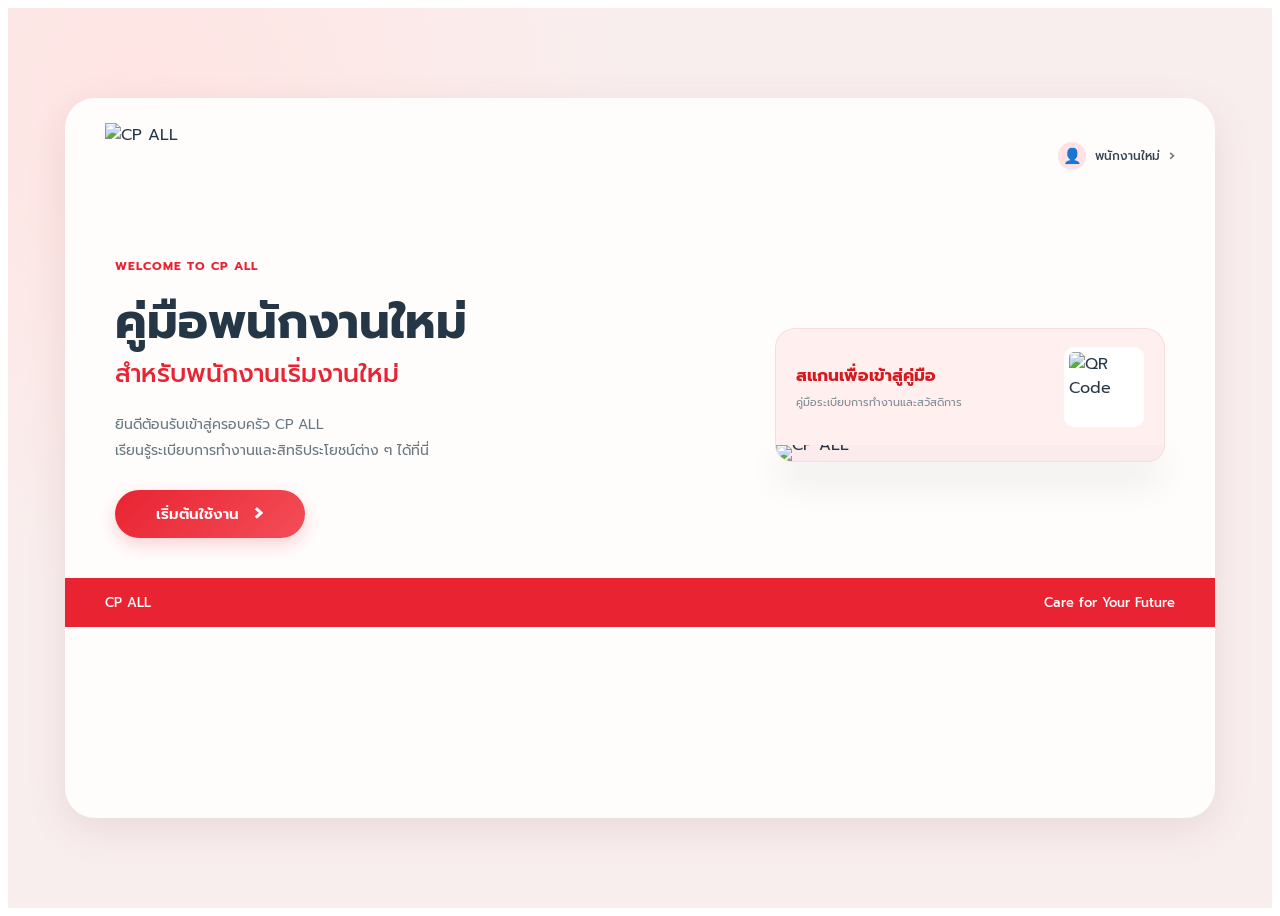
==== commit 04865a7c: "upload website" ====
--- a/index.html
+++ b/index.html
@@ -6,201 +6,898 @@
 
   <title>คู่มือพนักงานใหม่ | CP ALL</title>
 
-  <!-- CSS หลัก -->
-  <link rel="stylesheet" href="css/style.css">
-
-  <!-- Google Font -->
+  <!-- Font -->
   <link rel="preconnect" href="https://fonts.googleapis.com">
   <link rel="preconnect" href="https://fonts.gstatic.com" crossorigin>
-
   <link
     href="https://fonts.googleapis.com/css2?family=Prompt:wght@300;400;500;600;700;800&display=swap"
     rel="stylesheet"
   >
+
+  <style>
+    /* =====================================================
+       INDEX / LANDING PAGE ONLY
+       CSS ชุดนี้ใช้เฉพาะหน้า index.html
+       ไม่ยุ่งกับหน้าอื่น
+    ===================================================== */
+
+    .landing-page {
+      --red: #e92332;
+      --red-dark: #c91624;
+      --pink: #ffe9e7;
+      --pink-light: #fff7f6;
+      --ink: #253746;
+      --muted: #7d8991;
+      --white: #ffffff;
+
+      min-height: 100vh;
+      margin: 0;
+      padding: 25px;
+      box-sizing: border-box;
+
+      display: flex;
+      justify-content: center;
+      align-items: center;
+
+      font-family: "Prompt", sans-serif;
+      color: var(--ink);
+
+      background:
+        radial-gradient(
+          circle at 10% 10%,
+          #ffe5e3,
+          transparent 35%
+        ),
+        #f9eeee;
+    }
+
+    .landing-page *,
+    .landing-page *::before,
+    .landing-page *::after {
+      box-sizing: border-box;
+    }
+
+    .landing-page a {
+      text-decoration: none;
+      color: inherit;
+    }
+
+    .landing-page img {
+      display: block;
+      max-width: 100%;
+    }
+
+    /* =====================================================
+       MAIN CARD
+    ===================================================== */
+
+    .landing-page .landing {
+      width: min(100%, 1150px);
+      min-height: 720px;
+
+      background: #fffdfc;
+      border-radius: 30px;
+      overflow: hidden;
+
+      position: relative;
+
+      box-shadow:
+        0 12px 40px rgba(100, 40, 40, .10);
+    }
+
+    /* =====================================================
+       HEADER
+    ===================================================== */
+
+    .landing-page .landing-header {
+      display: flex;
+      align-items: center;
+      justify-content: space-between;
+
+      padding: 25px 40px;
+
+      position: relative;
+      z-index: 5;
+    }
+
+    .landing-page .logo-link {
+      display: inline-flex;
+      align-items: center;
+      flex-shrink: 0;
+
+      text-decoration: none;
+    }
+
+    .landing-page .landing-logo {
+      width: 110px;
+      height: 65px;
+
+      object-fit: contain;
+    }
+
+    .landing-page .employee-profile {
+      display: flex;
+      align-items: center;
+      gap: 9px;
+
+      font-size: 12px;
+      font-weight: 500;
+      color: #354452;
+    }
+
+    .landing-page .profile-icon {
+      width: 28px;
+      height: 28px;
+
+      border-radius: 50%;
+
+      background: #ffe2e1;
+      color: var(--red);
+
+      display: flex;
+      align-items: center;
+      justify-content: center;
+
+      font-size: 15px;
+    }
+
+    .landing-page .profile-arrow {
+      color: #777;
+      font-size: 16px;
+    }
+
+    /* =====================================================
+       CONTENT
+    ===================================================== */
+
+    .landing-page .landing-content {
+      width: 100%;
+      max-width: 1200px;
+
+      margin: 0 auto;
+
+      padding: 40px 50px;
+
+      display: grid;
+      grid-template-columns:
+        minmax(0, 1fr)
+        390px;
+
+      align-items: center;
+
+      gap: 70px;
+    }
+
+    /* =====================================================
+       LEFT TEXT
+    ===================================================== */
+
+    .landing-page .welcome-text {
+      position: relative;
+      z-index: 3;
+    }
+
+    .landing-page .kicker {
+      display: inline-block;
+
+      color: var(--red);
+
+      font-size: 12px;
+      font-weight: 700;
+
+      letter-spacing: 1px;
+
+      margin-bottom: 15px;
+    }
+
+    .landing-page .welcome-text h1 {
+      margin: 0;
+
+      font-size: clamp(30px, 4vw, 48px);
+      font-weight: 700;
+
+      line-height: 1.35;
+
+      color: var(--ink);
+    }
+
+    .landing-page .welcome-text h1 span {
+      display: block;
+
+      margin-top: 3px;
+
+      font-size: clamp(18px, 2.2vw, 25px);
+      color: var(--red);
+
+      font-weight: 500;
+    }
+
+    .landing-page .welcome-text p {
+      margin: 20px 0 0;
+
+      color: #687780;
+
+      font-size: 14px;
+      line-height: 1.9;
+    }
+
+    /* =====================================================
+       START BUTTON
+    ===================================================== */
+
+    .landing-page .start-button {
+      display: inline-flex;
+
+      align-items: center;
+      justify-content: center;
+
+      gap: 15px;
+
+      margin-top: 25px;
+
+      padding: 13px 27px;
+
+      min-width: 190px;
+
+      border-radius: 30px;
+
+      color: #fff;
+
+      background:
+        linear-gradient(
+          135deg,
+          #e92332,
+          #f34e58
+        );
+
+      box-shadow:
+        0 7px 18px rgba(230, 35, 50, .20);
+
+      font-size: 15px;
+      font-weight: 600;
+
+      transition:
+        transform .3s ease,
+        box-shadow .3s ease;
+    }
+
+    .landing-page .start-button span {
+      font-size: 25px;
+      line-height: 15px;
+    }
+
+    .landing-page .start-button:hover {
+      transform: translateY(-3px);
+
+      box-shadow:
+        0 10px 22px rgba(230, 35, 50, .25);
+    }
+
+    .landing-page .start-button:active {
+      transform: scale(.97);
+    }
+
+    /* =====================================================
+       RIGHT SIDE
+       QR + PIC1
+    ===================================================== */
+
+    .landing-page .landing-right {
+      width: 100%;
+      max-width: 390px;
+
+      margin: 0 auto;
+
+      display: flex;
+      flex-direction: column;
+    }
+
+    /* =====================================================
+       QR
+    ===================================================== */
+
+    .landing-page .qr-card {
+      width: 100%;
+
+      padding: 18px 20px;
+
+      display: flex;
+      align-items: center;
+      justify-content: space-between;
+
+      gap: 15px;
+
+      background: #fff0ef;
+
+      border: 1px solid #f7dedd;
+      border-bottom: 0;
+
+      border-radius: 20px 20px 0 0;
+
+      position: relative;
+      z-index: 2;
+    }
+
+    .landing-page .qr-content {
+      display: flex;
+      flex-direction: column;
+
+      gap: 5px;
+
+      min-width: 0;
+    }
+
+    .landing-page .qr-content strong {
+      color: #d71920;
+
+      font-size: 17px;
+      font-weight: 700;
+
+      line-height: 1.5;
+    }
+
+    .landing-page .qr-content span {
+      color: #7d8991;
+
+      font-size: 11px;
+
+      line-height: 1.6;
+    }
+
+    .landing-page .qr-card img {
+      width: 80px;
+      height: 80px;
+
+      flex: 0 0 80px;
+
+      object-fit: contain;
+
+      padding: 5px;
+
+      background: #fff;
+
+      border-radius: 10px;
+    }
+
+    /* =====================================================
+       PIC1
+    ===================================================== */
+
+    .landing-page .pic1-frame {
+      width: 100%;
+
+      position: relative;
+
+      overflow: hidden;
+
+      background: #fcebed;
+
+      border-left: 1px solid #f7dedd;
+      border-right: 1px solid #f7dedd;
+      border-bottom: 1px solid #f7dedd;
+
+      border-radius: 0 0 28px 28px;
+
+      line-height: 0;
+
+      box-shadow:
+        0 18px 35px rgba(0, 0, 0, .10);
+    }
+
+    .landing-page .pic1-frame .main-character {
+      display: block;
+
+      width: 100%;
+      height: auto;
+
+      max-width: none;
+
+      margin: 0;
+      padding: 0;
+
+      object-fit: contain;
+      object-position: center bottom;
+    }
+
+    /* =====================================================
+       OPTIONAL TEXT ON IMAGE
+    ===================================================== */
+
+    .landing-page .pic1-text {
+      position: absolute;
+
+      top: 22px;
+      left: 0;
+      right: 0;
+
+      text-align: center;
+
+      font-size: 17px;
+      font-weight: 600;
+
+      line-height: 1.5;
+
+      color: #d71920;
+
+      z-index: 2;
+
+      pointer-events: none;
+    }
+
+    .landing-page .pic1-text span {
+      display: block;
+
+      font-size: 15px;
+      color: #333;
+    }
+
+    /* =====================================================
+       FOOTER
+    ===================================================== */
+
+    .landing-page .landing-footer {
+      display: flex;
+
+      justify-content: space-between;
+      align-items: center;
+
+      padding: 15px 40px;
+
+      background: #e92332;
+
+      color: #fff;
+
+      font-size: 13px;
+      font-weight: 500;
+    }
+
+    /* =====================================================
+       DECORATION
+    ===================================================== */
+
+    .landing-page .decor {
+      position: absolute;
+
+      color: #f5a5a5;
+
+      font-size: 35px;
+
+      z-index: 1;
+
+      pointer-events: none;
+    }
+
+    .landing-page .decor-one {
+      left: 5%;
+      top: 25%;
+    }
+
+    .landing-page .decor-two {
+      right: 5%;
+      top: 40%;
+    }
+
+    /* =====================================================
+       TABLET
+    ===================================================== */
+
+    @media (max-width: 900px) {
+
+      .landing-page {
+        padding: 15px;
+
+        align-items: flex-start;
+      }
+
+      .landing-page .landing {
+        width: 100%;
+        min-height: calc(100vh - 30px);
+
+        border-radius: 24px;
+      }
+
+      .landing-page .landing-header {
+        padding: 18px 25px;
+      }
+
+      .landing-page .landing-logo {
+        width: 90px;
+        height: 55px;
+      }
+
+      .landing-page .landing-content {
+        display: flex;
+        flex-direction: column;
+
+        align-items: center;
+
+        gap: 30px;
+
+        padding: 25px 25px 30px;
+      }
+
+      .landing-page .welcome-text {
+        width: 100%;
+
+        text-align: center;
+      }
+
+      .landing-page .landing-right {
+        width: 100%;
+        max-width: 390px;
+      }
+
+      .landing-page .landing-footer {
+        padding: 14px 25px;
+      }
+    }
+
+    /* =====================================================
+       MOBILE
+    ===================================================== */
+
+    @media (max-width: 700px) {
+
+      .landing-page {
+        padding: 10px;
+
+        align-items: flex-start;
+      }
+
+      .landing-page .landing {
+        min-height: calc(100vh - 20px);
+
+        border-radius: 20px;
+      }
+
+      .landing-page .landing-header {
+        padding: 14px 18px;
+      }
+
+      .landing-page .landing-logo {
+        width: 75px;
+        height: 48px;
+      }
+
+      .landing-page .employee-profile {
+        font-size: 10px;
+        gap: 6px;
+      }
+
+      .landing-page .profile-icon {
+        width: 25px;
+        height: 25px;
+
+        font-size: 13px;
+      }
+
+      .landing-page .landing-content {
+        gap: 25px;
+
+        padding: 15px 15px 25px;
+      }
+
+      .landing-page .kicker {
+        font-size: 10px;
+        margin-bottom: 9px;
+      }
+
+      .landing-page .welcome-text h1 {
+        font-size: 29px;
+
+        line-height: 1.35;
+      }
+
+      .landing-page .welcome-text h1 span {
+        font-size: 18px;
+      }
+
+      .landing-page .welcome-text p {
+        margin-top: 12px;
+
+        font-size: 12px;
+
+        line-height: 1.8;
+      }
+
+      .landing-page .start-button {
+        margin-top: 17px;
+
+        min-width: 190px;
+
+        padding: 12px 23px;
+
+        font-size: 14px;
+      }
+
+      .landing-page .start-button span {
+        font-size: 23px;
+      }
+
+      .landing-page .landing-right {
+        max-width: 390px;
+      }
+
+      .landing-page .qr-card {
+        padding: 12px;
+
+        border-radius: 17px 17px 0 0;
+      }
+
+      .landing-page .qr-content strong {
+        font-size: 14px;
+      }
+
+      .landing-page .qr-content span {
+        font-size: 10px;
+      }
+
+      .landing-page .qr-card img {
+        width: 68px;
+        height: 68px;
+
+        flex-basis: 68px;
+      }
+
+      .landing-page .pic1-frame {
+        border-radius: 0 0 20px 20px;
+      }
+
+      .landing-page .pic1-text {
+        top: 14px;
+
+        font-size: 14px;
+      }
+
+      .landing-page .pic1-text span {
+        font-size: 12px;
+      }
+
+      .landing-page .landing-footer {
+        padding: 13px 18px;
+
+        font-size: 11px;
+      }
+    }
+
+    /* =====================================================
+       SMALL MOBILE
+    ===================================================== */
+
+    @media (max-width: 480px) {
+
+      .landing-page .landing-header {
+        padding: 12px 15px;
+      }
+
+      .landing-page .landing-content {
+        padding: 15px 12px 20px;
+      }
+
+      .landing-page .welcome-text h1 {
+        font-size: 27px;
+      }
+
+      .landing-page .welcome-text h1 span {
+        font-size: 17px;
+      }
+
+      .landing-page .welcome-text p {
+        font-size: 11px;
+      }
+
+      .landing-page .start-button {
+        min-width: 180px;
+
+        padding: 11px 20px;
+
+        font-size: 13px;
+      }
+
+      .landing-page .qr-card {
+        padding: 10px;
+      }
+
+      .landing-page .qr-content strong {
+        font-size: 13px;
+      }
+
+      .landing-page .qr-card img {
+        width: 62px;
+        height: 62px;
+
+        flex-basis: 62px;
+      }
+
+      .landing-page .landing-footer {
+        padding: 12px 15px;
+
+        font-size: 10px;
+      }
+    }
+
+    /* =====================================================
+       VERY SMALL SCREEN
+    ===================================================== */
+
+    @media (max-width: 360px) {
+
+      .landing-page .welcome-text h1 {
+        font-size: 24px;
+      }
+
+      .landing-page .welcome-text h1 span {
+        font-size: 15px;
+      }
+
+      .landing-page .welcome-text p {
+        font-size: 10px;
+      }
+
+      .landing-page .qr-content strong {
+        font-size: 12px;
+      }
+
+      .landing-page .qr-content span {
+        font-size: 9px;
+      }
+
+      .landing-page .qr-card img {
+        width: 58px;
+        height: 58px;
+
+        flex-basis: 58px;
+      }
+    }
+
+    /* =====================================================
+       REDUCED MOTION
+    ===================================================== */
+
+    @media (prefers-reduced-motion: reduce) {
+
+      .landing-page .start-button {
+        transition: none;
+      }
+    }
+
+  </style>
 </head>
 
 <body>
 
-<main class="page">
-
-  <section class="landing">
-
-    <!-- =====================================================
-         HEADER
-    ====================================================== -->
-
-    <header class="landing-header">
-
-      <!-- Logo -->
-      <a href="index.html" class="logo-link">
-
-        <img
-          src="assets/logo.png"
-          class="landing-logo"
-          alt="CP ALL"
-        >
-
-      </a>
-
-
-      <!-- Profile -->
-      <div class="employee-profile">
-
-        <span class="profile-icon">
-          ●
-        </span>
-
-        <span>
-          พนักงานใหม่
-        </span>
-
-        <span class="profile-arrow">
-          ⌄
-        </span>
-
-      </div>
-
-    </header>
-
-
-    <!-- =====================================================
-         MAIN CONTENT
-    ====================================================== -->
-
-    <div class="landing-content">
-
-
-      <!-- ===================================================
-           LEFT : WELCOME TEXT
-      ==================================================== -->
-
-      <div class="welcome-text">
-
-        <span class="kicker">
-          WELCOME TO CP ALL
-        </span>
-
-
-        <h1>
-
-          คู่มือพนักงาน
+  <!-- =====================================================
+       LANDING PAGE
+       ทุกอย่างอยู่ภายใต้ .landing-page
+       ไม่กระทบหน้าอื่น
+  ====================================================== -->
+
+  <main class="landing-page">
+
+    <section class="landing">
+
+      <!-- HEADER -->
+      <header class="landing-header">
+
+        <a href="index.html" class="logo-link">
+          <img
+            src="images/logo.png"
+            alt="CP ALL"
+            class="landing-logo"
+          >
+        </a>
+
+        <div class="employee-profile">
+
+          <div class="profile-icon">
+            👤
+          </div>
 
           <span>
-            สำหรับพนักงานเริ่มงานใหม่
+            พนักงานใหม่
           </span>
 
-        </h1>
-
-
-        <p>
-
-          ยินดีต้อนรับเข้าสู่ครอบครัว CP ALL<br>
-
-          เรียนรู้ระเบียบการทำงานและสิทธิประโยชน์ต่าง ๆ
-          ได้ที่นี่
-
-        </p>
-
-
-        <!-- Start Button -->
-        <a
-          href="menu.html"
-          class="btn red"
-        >
-
-          เริ่มต้นใช้งาน
-
-          <span>
+          <span class="profile-arrow">
             ›
           </span>
 
-        </a>
+        </div>
+
+      </header>
+
+
+      <!-- CONTENT -->
+      <div class="landing-content">
+
+        <!-- LEFT -->
+        <div class="welcome-text">
+
+          <div class="kicker">
+            WELCOME TO CP ALL
+          </div>
+
+          <h1>
+            คู่มือพนักงานใหม่
+            <span>
+              สำหรับพนักงานเริ่มงานใหม่
+            </span>
+          </h1>
+
+          <p>
+            ยินดีต้อนรับเข้าสู่ครอบครัว CP ALL<br>
+            เรียนรู้ระเบียบการทำงานและสิทธิประโยชน์ต่าง ๆ ได้ที่นี่
+          </p>
+
+          <!-- เปลี่ยน menu.html เป็นชื่อหน้าเมนูของคุณได้ -->
+          <a
+            href="menu.html"
+            class="start-button"
+          >
+            เริ่มต้นใช้งาน
+            <span>›</span>
+          </a>
+
+        </div>
+
+
+        <!-- RIGHT -->
+        <div class="landing-right">
+
+          <!-- QR -->
+          <div class="qr-card">
+
+            <div class="qr-content">
+
+              <strong>
+                สแกนเพื่อเข้าสู่คู่มือ
+              </strong>
+
+              <span>
+                คู่มือระเบียบการทำงานและสวัสดิการ
+              </span>
+
+            </div>
+
+            <img
+              src="images/qr.png"
+              alt="QR Code"
+            >
+
+          </div>
+
+
+          <!-- PIC1 -->
+          <div class="pic1-frame">
+
+            <img
+              src="images/pic1.png"
+              alt="CP ALL"
+              class="main-character"
+            >
+
+          </div>
+
+        </div>
 
       </div>
 
 
-      <!-- ===================================================
-           RIGHT : QR + PIC1
-      ==================================================== -->
-
-      <div class="landing-right">
-
-
-        <!-- =================================================
-             QR CARD
-        ================================================== -->
-
-        <div class="qr-card">
-
-
-          <!-- QR Text -->
-          <div class="qr-content">
-
-            <strong>
-              สแกนเพื่อเข้าสู่คู่มือ
-            </strong>
-
-            <span>
-              คู่มือระเบียบการทำงานและสวัสดิการ
-            </span>
-
-          </div>
-
-
-          <!-- QR Image -->
-          <img
-            src="assets/qr.png"
-            alt="QR Code"
-          >
-
-        </div>
-
-
-        <!-- =================================================
-             PIC1 FRAME
-        ================================================== -->
-
-        <div class="pic1-frame">
-
-
-          <!-- Main Character -->
-          <img
-            src="assets/pic1.png"
-            alt="ภาพประกอบพนักงาน CP ALL"
-            class="main-character"
-          >
-        </div>
-
-
-      </div>
-
-    </div>
-
-
-    <!-- =====================================================
-         FOOTER
-    ====================================================== -->
-
-    <footer class="landing-footer">
-
-      <span>
-        CP ALL
-      </span>
-
-      <span>
-        Care for Your Future ♥
-      </span>
-
-    </footer>
-
-
-  </section>
-
-</main>
-
-
-<!-- JavaScript -->
-<script src="js/main.js"></script>
+      <!-- FOOTER -->
+      <footer class="landing-footer">
+
+        <span>
+          CP ALL
+        </span>
+
+        <span>
+          Care for Your Future 
+        </span>
+
+      </footer>
+
+    </section>
+
+  </main>
 
 </body>
 </html>
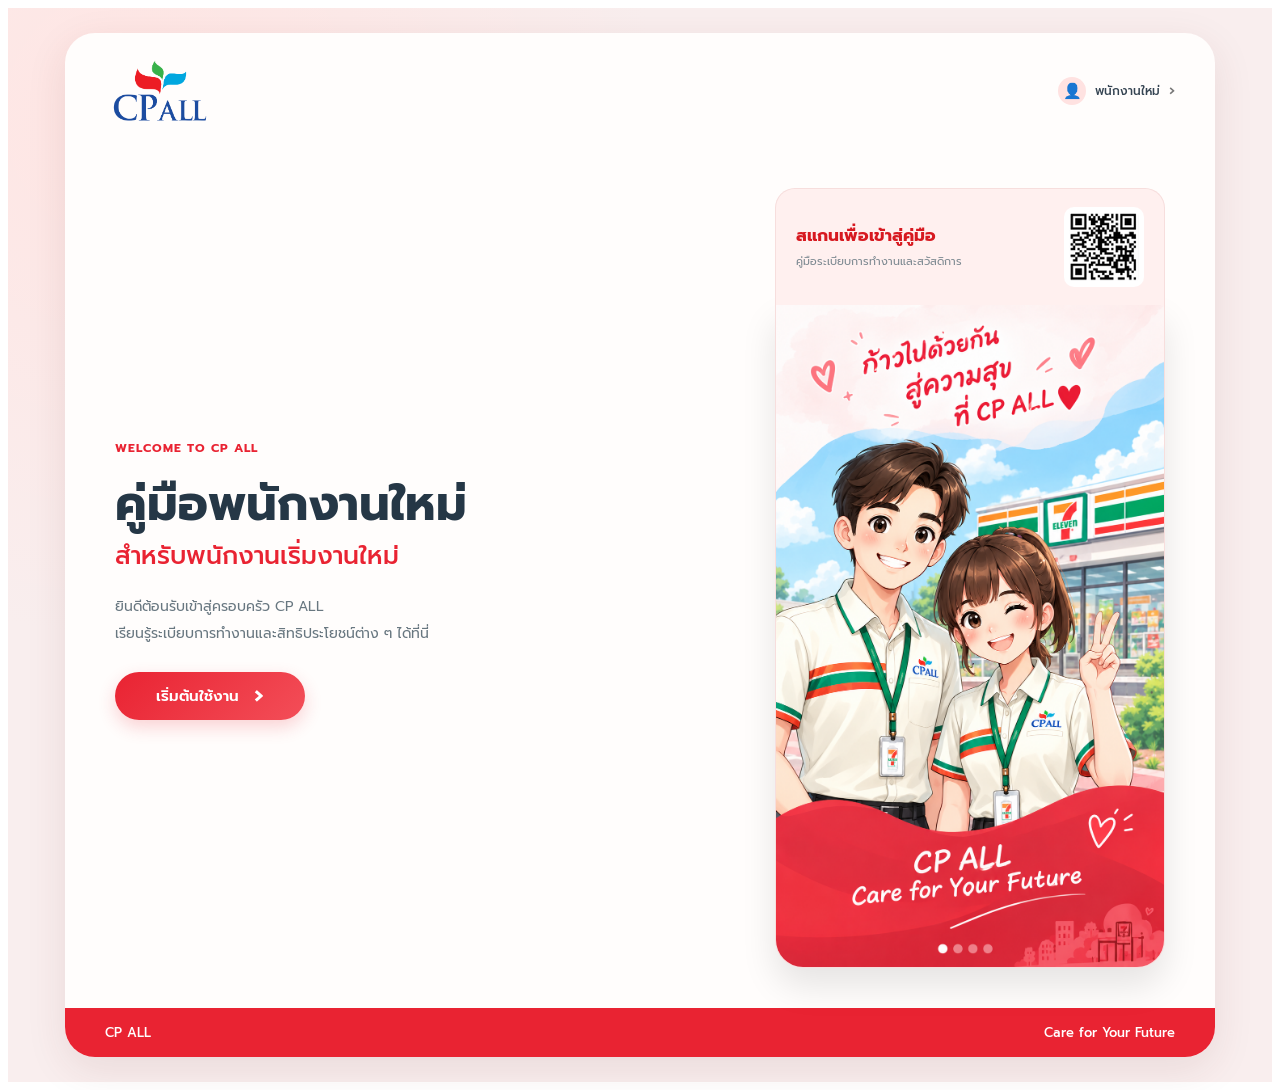
==== commit cd5e29aa: "upload website" ====
--- a/index.html
+++ b/index.html
@@ -781,7 +781,7 @@
 
         <a href="index.html" class="logo-link">
           <img
-            src="images/logo.png"
+            src="assets/logo.png"
             alt="CP ALL"
             class="landing-logo"
           >
@@ -859,7 +859,7 @@
             </div>
 
             <img
-              src="images/qr.png"
+              src="assets/qr.png"
               alt="QR Code"
             >
 
@@ -870,7 +870,7 @@
           <div class="pic1-frame">
 
             <img
-              src="images/pic1.png"
+              src="assets/pic1.png"
               alt="CP ALL"
               class="main-character"
             >
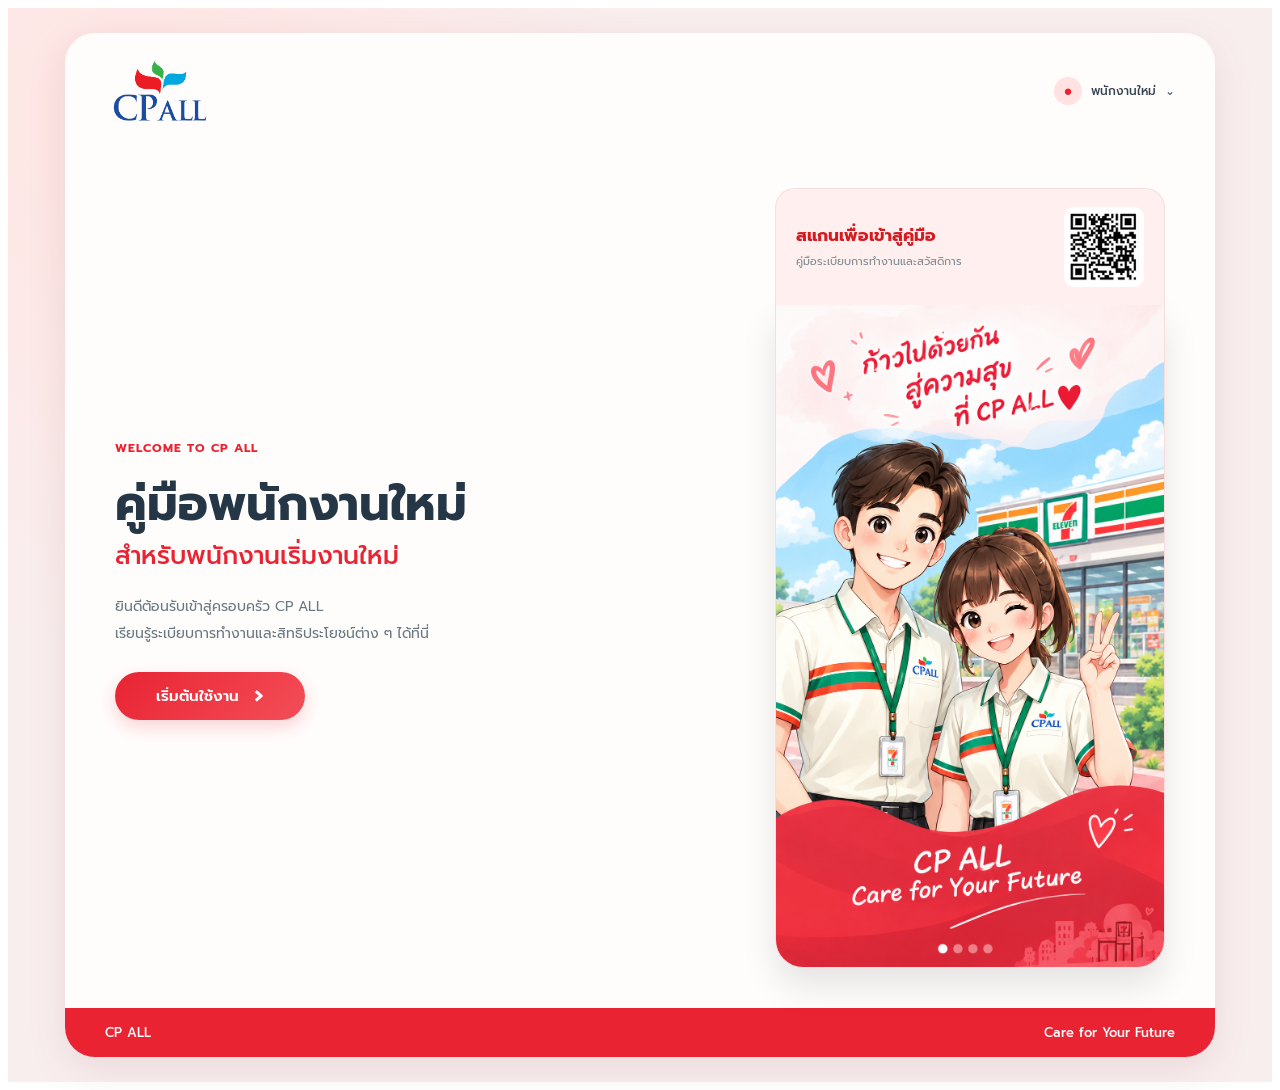
==== commit f62fb687: "upload website" ====
--- a/index.html
+++ b/index.html
@@ -789,19 +789,12 @@
 
         <div class="employee-profile">
 
-          <div class="profile-icon">
-            👤
-          </div>
-
-          <span>
-            พนักงานใหม่
-          </span>
-
-          <span class="profile-arrow">
-            ›
-          </span>
-
-        </div>
+  
+  <div class="employee-profile">
+    <span class="profile-icon">●</span>
+    <span>พนักงานใหม่</span>
+    <span>⌄</span>
+  </div>
 
       </header>
 
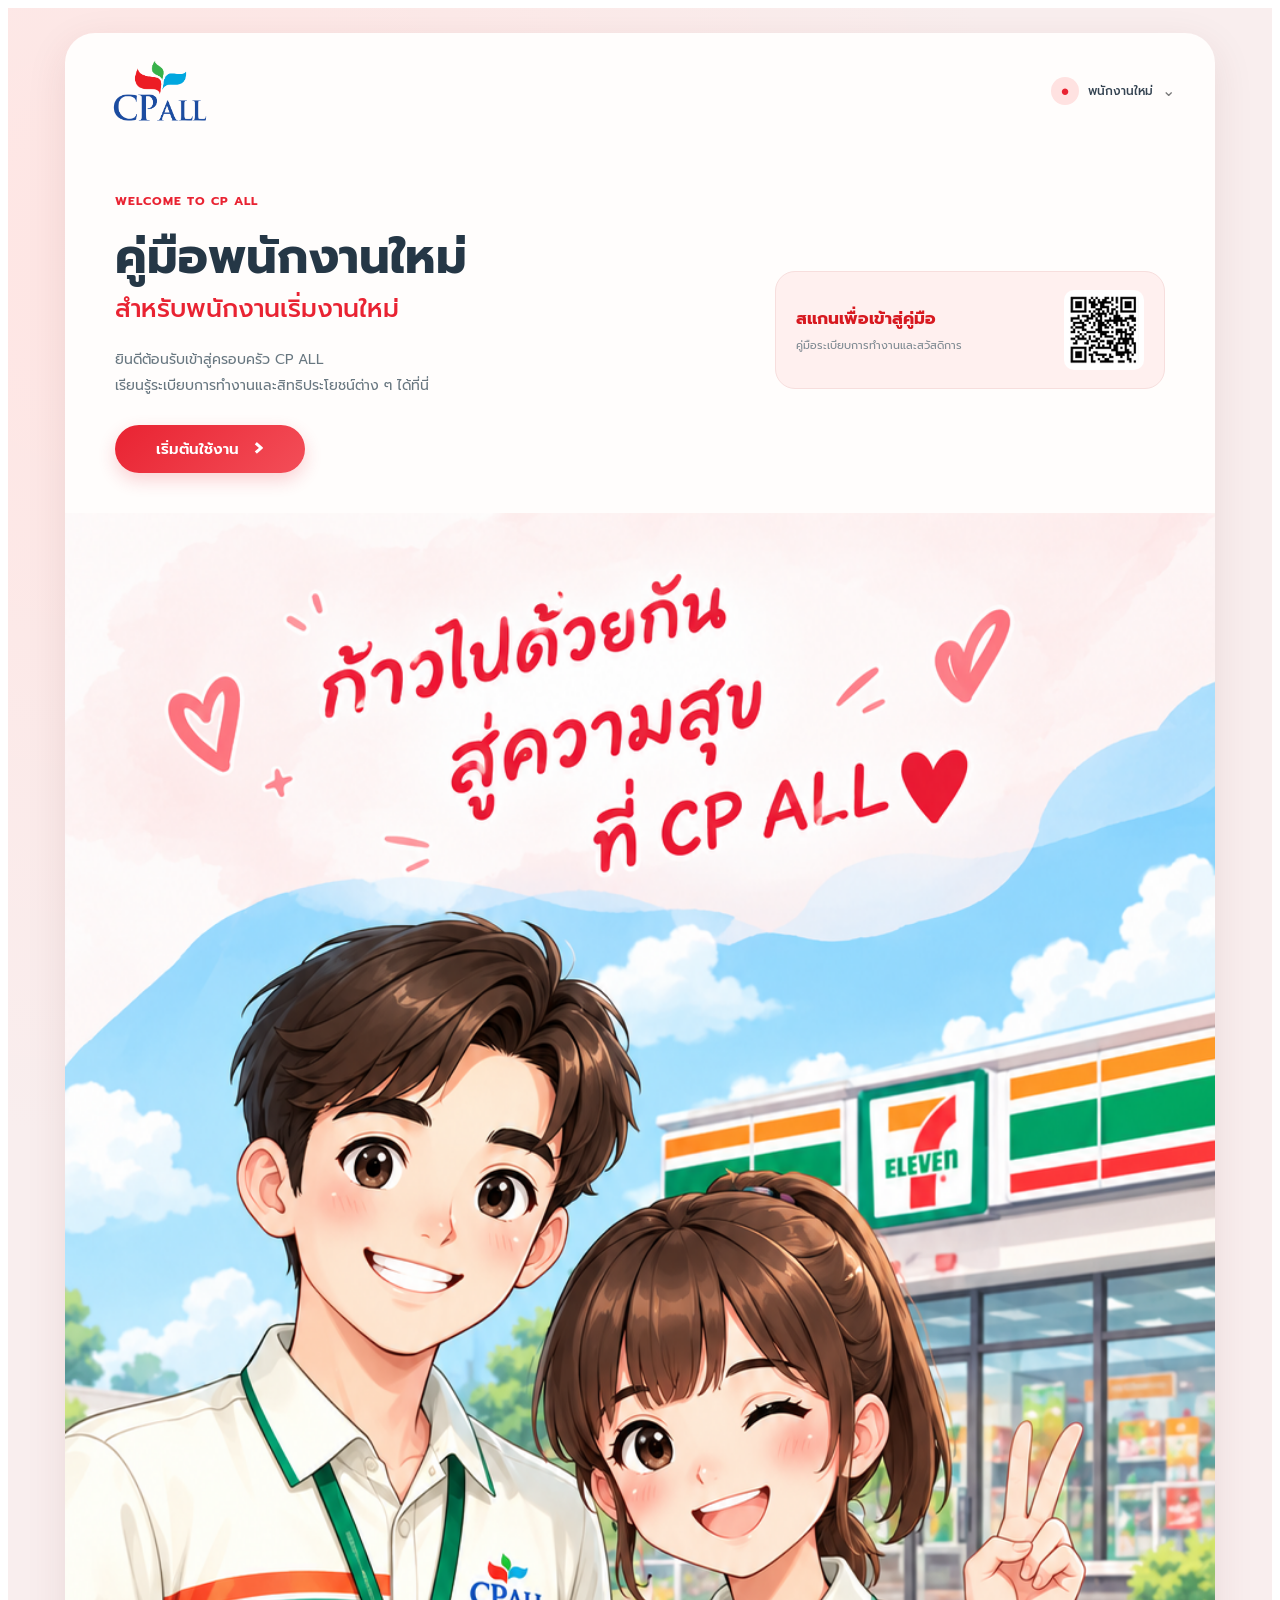
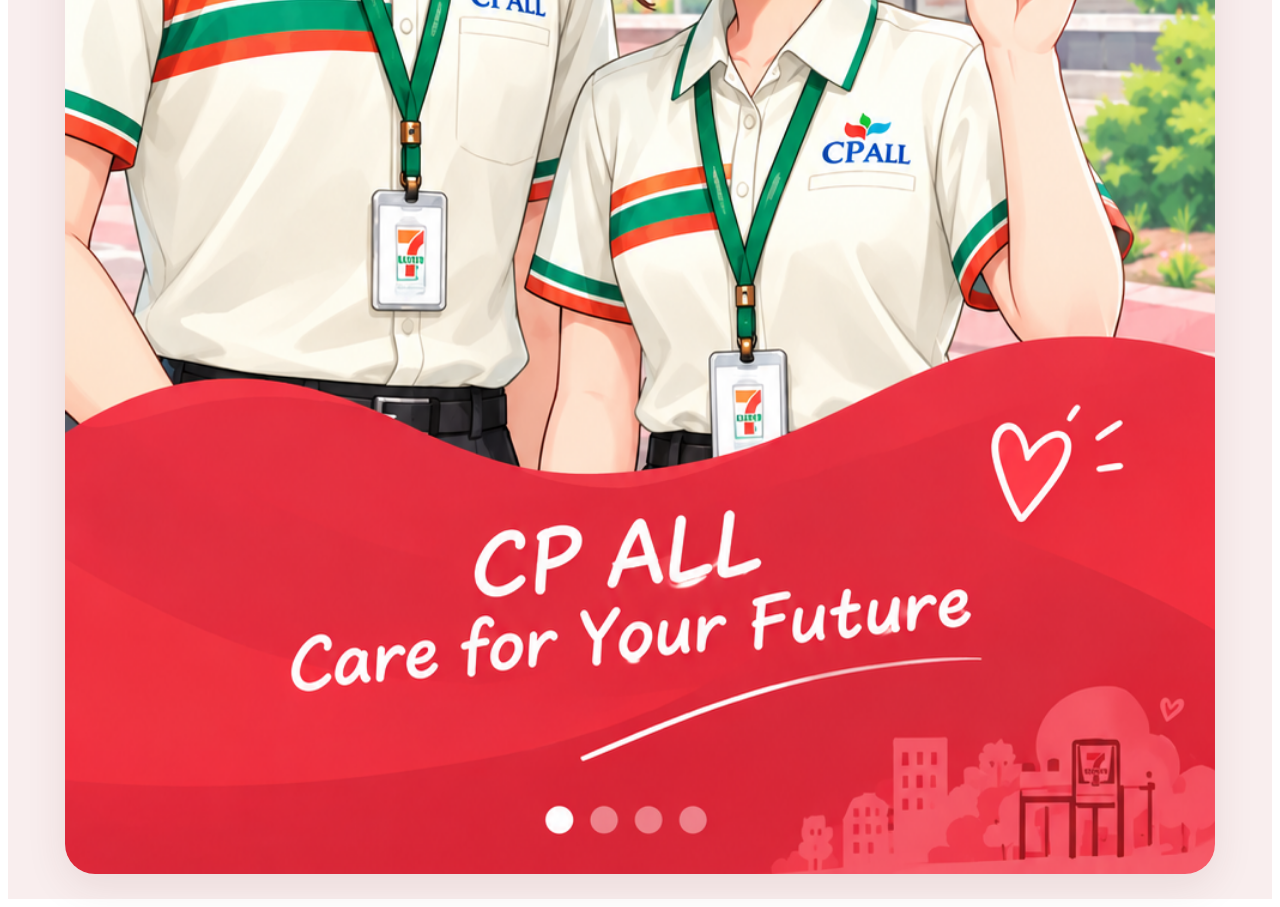
==== commit 74816e8d: "upload website" ====
--- a/index.html
+++ b/index.html
@@ -1,3 +1,4 @@
+
 <!DOCTYPE html>
 <html lang="th">
 <head>
@@ -9,16 +10,11 @@
   <!-- Font -->
   <link rel="preconnect" href="https://fonts.googleapis.com">
   <link rel="preconnect" href="https://fonts.gstatic.com" crossorigin>
-  <link
-    href="https://fonts.googleapis.com/css2?family=Prompt:wght@300;400;500;600;700;800&display=swap"
-    rel="stylesheet"
-  >
+  <link href="https://fonts.googleapis.com/css2?family=Prompt:wght@300;400;500;600;700;800&display=swap" rel="stylesheet">
 
   <style>
     /* =====================================================
        INDEX / LANDING PAGE ONLY
-       CSS ชุดนี้ใช้เฉพาะหน้า index.html
-       ไม่ยุ่งกับหน้าอื่น
     ===================================================== */
 
     .landing-page {
@@ -81,8 +77,10 @@
 
       position: relative;
 
-      box-shadow:
-        0 12px 40px rgba(100, 40, 40, .10);
+      box-shadow: 0 12px 40px rgba(100, 40, 40, .10);
+
+      display: flex;
+      flex-direction: column;
     }
 
     /* =====================================================
@@ -104,14 +102,11 @@
       display: inline-flex;
       align-items: center;
       flex-shrink: 0;
-
-      text-decoration: none;
     }
 
     .landing-page .landing-logo {
       width: 110px;
       height: 65px;
-
       object-fit: contain;
     }
 
@@ -130,7 +125,6 @@
       height: 28px;
 
       border-radius: 50%;
-
       background: #ffe2e1;
       color: var(--red);
 
@@ -159,13 +153,12 @@
       padding: 40px 50px;
 
       display: grid;
-      grid-template-columns:
-        minmax(0, 1fr)
-        390px;
+      grid-template-columns: minmax(0, 1fr) 390px;
 
       align-items: center;
-
       gap: 70px;
+
+      flex: 1;
     }
 
     /* =====================================================
@@ -184,7 +177,6 @@
 
       font-size: 12px;
       font-weight: 700;
-
       letter-spacing: 1px;
 
       margin-bottom: 15px;
@@ -195,7 +187,6 @@
 
       font-size: clamp(30px, 4vw, 48px);
       font-weight: 700;
-
       line-height: 1.35;
 
       color: var(--ink);
@@ -216,7 +207,6 @@
       margin: 20px 0 0;
 
       color: #687780;
-
       font-size: 14px;
       line-height: 1.9;
     }
@@ -230,35 +220,28 @@
 
       align-items: center;
       justify-content: center;
-
       gap: 15px;
 
       margin-top: 25px;
-
       padding: 13px 27px;
 
       min-width: 190px;
-
       border-radius: 30px;
 
       color: #fff;
 
-      background:
-        linear-gradient(
-          135deg,
-          #e92332,
-          #f34e58
-        );
-
-      box-shadow:
-        0 7px 18px rgba(230, 35, 50, .20);
+      background: linear-gradient(
+        135deg,
+        #e92332,
+        #f34e58
+      );
+
+      box-shadow: 0 7px 18px rgba(230, 35, 50, .20);
 
       font-size: 15px;
       font-weight: 600;
 
-      transition:
-        transform .3s ease,
-        box-shadow .3s ease;
+      transition: transform .3s ease, box-shadow .3s ease;
     }
 
     .landing-page .start-button span {
@@ -268,9 +251,7 @@
 
     .landing-page .start-button:hover {
       transform: translateY(-3px);
-
-      box-shadow:
-        0 10px 22px rgba(230, 35, 50, .25);
+      box-shadow: 0 10px 22px rgba(230, 35, 50, .25);
     }
 
     .landing-page .start-button:active {
@@ -279,13 +260,12 @@
 
     /* =====================================================
        RIGHT SIDE
-       QR + PIC1
+       QR CODE ONLY
     ===================================================== */
 
     .landing-page .landing-right {
       width: 100%;
       max-width: 390px;
-
       margin: 0 auto;
 
       display: flex;
@@ -304,15 +284,12 @@
       display: flex;
       align-items: center;
       justify-content: space-between;
-
       gap: 15px;
 
       background: #fff0ef;
 
       border: 1px solid #f7dedd;
-      border-bottom: 0;
-
-      border-radius: 20px 20px 0 0;
+      border-radius: 20px;
 
       position: relative;
       z-index: 2;
@@ -321,7 +298,6 @@
     .landing-page .qr-content {
       display: flex;
       flex-direction: column;
-
       gap: 5px;
 
       min-width: 0;
@@ -329,18 +305,14 @@
 
     .landing-page .qr-content strong {
       color: #d71920;
-
       font-size: 17px;
       font-weight: 700;
-
       line-height: 1.5;
     }
 
     .landing-page .qr-content span {
       color: #7d8991;
-
       font-size: 11px;
-
       line-height: 1.6;
     }
 
@@ -351,40 +323,29 @@
       flex: 0 0 80px;
 
       object-fit: contain;
-
       padding: 5px;
 
       background: #fff;
-
       border-radius: 10px;
     }
 
     /* =====================================================
-       PIC1
-    ===================================================== */
-
-    .landing-page .pic1-frame {
+       FOOTER IMAGE
+       PIC1 IS THE FOOTER
+    ===================================================== */
+
+    .landing-page .landing-footer {
       width: 100%;
-
-      position: relative;
+      margin-top: auto;
+      padding: 0;
+
+      background: transparent;
+      line-height: 0;
 
       overflow: hidden;
-
-      background: #fcebed;
-
-      border-left: 1px solid #f7dedd;
-      border-right: 1px solid #f7dedd;
-      border-bottom: 1px solid #f7dedd;
-
-      border-radius: 0 0 28px 28px;
-
-      line-height: 0;
-
-      box-shadow:
-        0 18px 35px rgba(0, 0, 0, .10);
-    }
-
-    .landing-page .pic1-frame .main-character {
+    }
+
+    .landing-page .footer-image {
       display: block;
 
       width: 100%;
@@ -400,70 +361,14 @@
     }
 
     /* =====================================================
-       OPTIONAL TEXT ON IMAGE
-    ===================================================== */
-
-    .landing-page .pic1-text {
-      position: absolute;
-
-      top: 22px;
-      left: 0;
-      right: 0;
-
-      text-align: center;
-
-      font-size: 17px;
-      font-weight: 600;
-
-      line-height: 1.5;
-
-      color: #d71920;
-
-      z-index: 2;
-
-      pointer-events: none;
-    }
-
-    .landing-page .pic1-text span {
-      display: block;
-
-      font-size: 15px;
-      color: #333;
-    }
-
-    /* =====================================================
-       FOOTER
-    ===================================================== */
-
-    .landing-page .landing-footer {
-      display: flex;
-
-      justify-content: space-between;
-      align-items: center;
-
-      padding: 15px 40px;
-
-      background: #e92332;
-
-      color: #fff;
-
-      font-size: 13px;
-      font-weight: 500;
-    }
-
-    /* =====================================================
        DECORATION
     ===================================================== */
 
     .landing-page .decor {
       position: absolute;
-
       color: #f5a5a5;
-
       font-size: 35px;
-
       z-index: 1;
-
       pointer-events: none;
     }
 
@@ -485,14 +390,12 @@
 
       .landing-page {
         padding: 15px;
-
         align-items: flex-start;
       }
 
       .landing-page .landing {
         width: 100%;
         min-height: calc(100vh - 30px);
-
         border-radius: 24px;
       }
 
@@ -508,17 +411,14 @@
       .landing-page .landing-content {
         display: flex;
         flex-direction: column;
-
         align-items: center;
 
         gap: 30px;
-
         padding: 25px 25px 30px;
       }
 
       .landing-page .welcome-text {
         width: 100%;
-
         text-align: center;
       }
 
@@ -528,7 +428,7 @@
       }
 
       .landing-page .landing-footer {
-        padding: 14px 25px;
+        width: 100%;
       }
     }
 
@@ -540,13 +440,11 @@
 
       .landing-page {
         padding: 10px;
-
         align-items: flex-start;
       }
 
       .landing-page .landing {
         min-height: calc(100vh - 20px);
-
         border-radius: 20px;
       }
 
@@ -567,13 +465,11 @@
       .landing-page .profile-icon {
         width: 25px;
         height: 25px;
-
         font-size: 13px;
       }
 
       .landing-page .landing-content {
         gap: 25px;
-
         padding: 15px 15px 25px;
       }
 
@@ -584,7 +480,6 @@
 
       .landing-page .welcome-text h1 {
         font-size: 29px;
-
         line-height: 1.35;
       }
 
@@ -594,19 +489,14 @@
 
       .landing-page .welcome-text p {
         margin-top: 12px;
-
         font-size: 12px;
-
         line-height: 1.8;
       }
 
       .landing-page .start-button {
         margin-top: 17px;
-
         min-width: 190px;
-
         padding: 12px 23px;
-
         font-size: 14px;
       }
 
@@ -620,8 +510,7 @@
 
       .landing-page .qr-card {
         padding: 12px;
-
-        border-radius: 17px 17px 0 0;
+        border-radius: 17px;
       }
 
       .landing-page .qr-content strong {
@@ -635,28 +524,11 @@
       .landing-page .qr-card img {
         width: 68px;
         height: 68px;
-
         flex-basis: 68px;
       }
 
-      .landing-page .pic1-frame {
+      .landing-page .landing-footer {
         border-radius: 0 0 20px 20px;
-      }
-
-      .landing-page .pic1-text {
-        top: 14px;
-
-        font-size: 14px;
-      }
-
-      .landing-page .pic1-text span {
-        font-size: 12px;
-      }
-
-      .landing-page .landing-footer {
-        padding: 13px 18px;
-
-        font-size: 11px;
       }
     }
 
@@ -688,9 +560,7 @@
 
       .landing-page .start-button {
         min-width: 180px;
-
         padding: 11px 20px;
-
         font-size: 13px;
       }
 
@@ -705,14 +575,11 @@
       .landing-page .qr-card img {
         width: 62px;
         height: 62px;
-
         flex-basis: 62px;
       }
 
       .landing-page .landing-footer {
-        padding: 12px 15px;
-
-        font-size: 10px;
+        border-radius: 0 0 20px 20px;
       }
     }
 
@@ -745,7 +612,6 @@
       .landing-page .qr-card img {
         width: 58px;
         height: 58px;
-
         flex-basis: 58px;
       }
     }
@@ -766,12 +632,7 @@
 
 <body>
 
-  <!-- =====================================================
-       LANDING PAGE
-       ทุกอย่างอยู่ภายใต้ .landing-page
-       ไม่กระทบหน้าอื่น
-  ====================================================== -->
-
+  <!-- LANDING PAGE -->
   <main class="landing-page">
 
     <section class="landing">
@@ -788,16 +649,12 @@
         </a>
 
         <div class="employee-profile">
-
-  
-  <div class="employee-profile">
-    <span class="profile-icon">●</span>
-    <span>พนักงานใหม่</span>
-    <span>⌄</span>
-  </div>
+          <span class="profile-icon">●</span>
+          <span>พนักงานใหม่</span>
+          <span class="profile-arrow">⌄</span>
+        </div>
 
       </header>
-
 
       <!-- CONTENT -->
       <div class="landing-content">
@@ -821,22 +678,16 @@
             เรียนรู้ระเบียบการทำงานและสิทธิประโยชน์ต่าง ๆ ได้ที่นี่
           </p>
 
-          <!-- เปลี่ยน menu.html เป็นชื่อหน้าเมนูของคุณได้ -->
-          <a
-            href="menu.html"
-            class="start-button"
-          >
+          <a href="menu.html" class="start-button">
             เริ่มต้นใช้งาน
             <span>›</span>
           </a>
 
         </div>
 
-
-        <!-- RIGHT -->
+        <!-- RIGHT : QR CODE -->
         <div class="landing-right">
 
-          <!-- QR -->
           <div class="qr-card">
 
             <div class="qr-content">
@@ -858,33 +709,18 @@
 
           </div>
 
-
-          <!-- PIC1 -->
-          <div class="pic1-frame">
-
-            <img
-              src="assets/pic1.png"
-              alt="CP ALL"
-              class="main-character"
-            >
-
-          </div>
-
         </div>
 
       </div>
 
-
-      <!-- FOOTER -->
+      <!-- FOOTER : PIC1 -->
       <footer class="landing-footer">
 
-        <span>
-          CP ALL
-        </span>
-
-        <span>
-          Care for Your Future 
-        </span>
+        <img
+          src="assets/pic1.png"
+          alt="CP ALL Footer"
+          class="footer-image"
+        >
 
       </footer>
 
